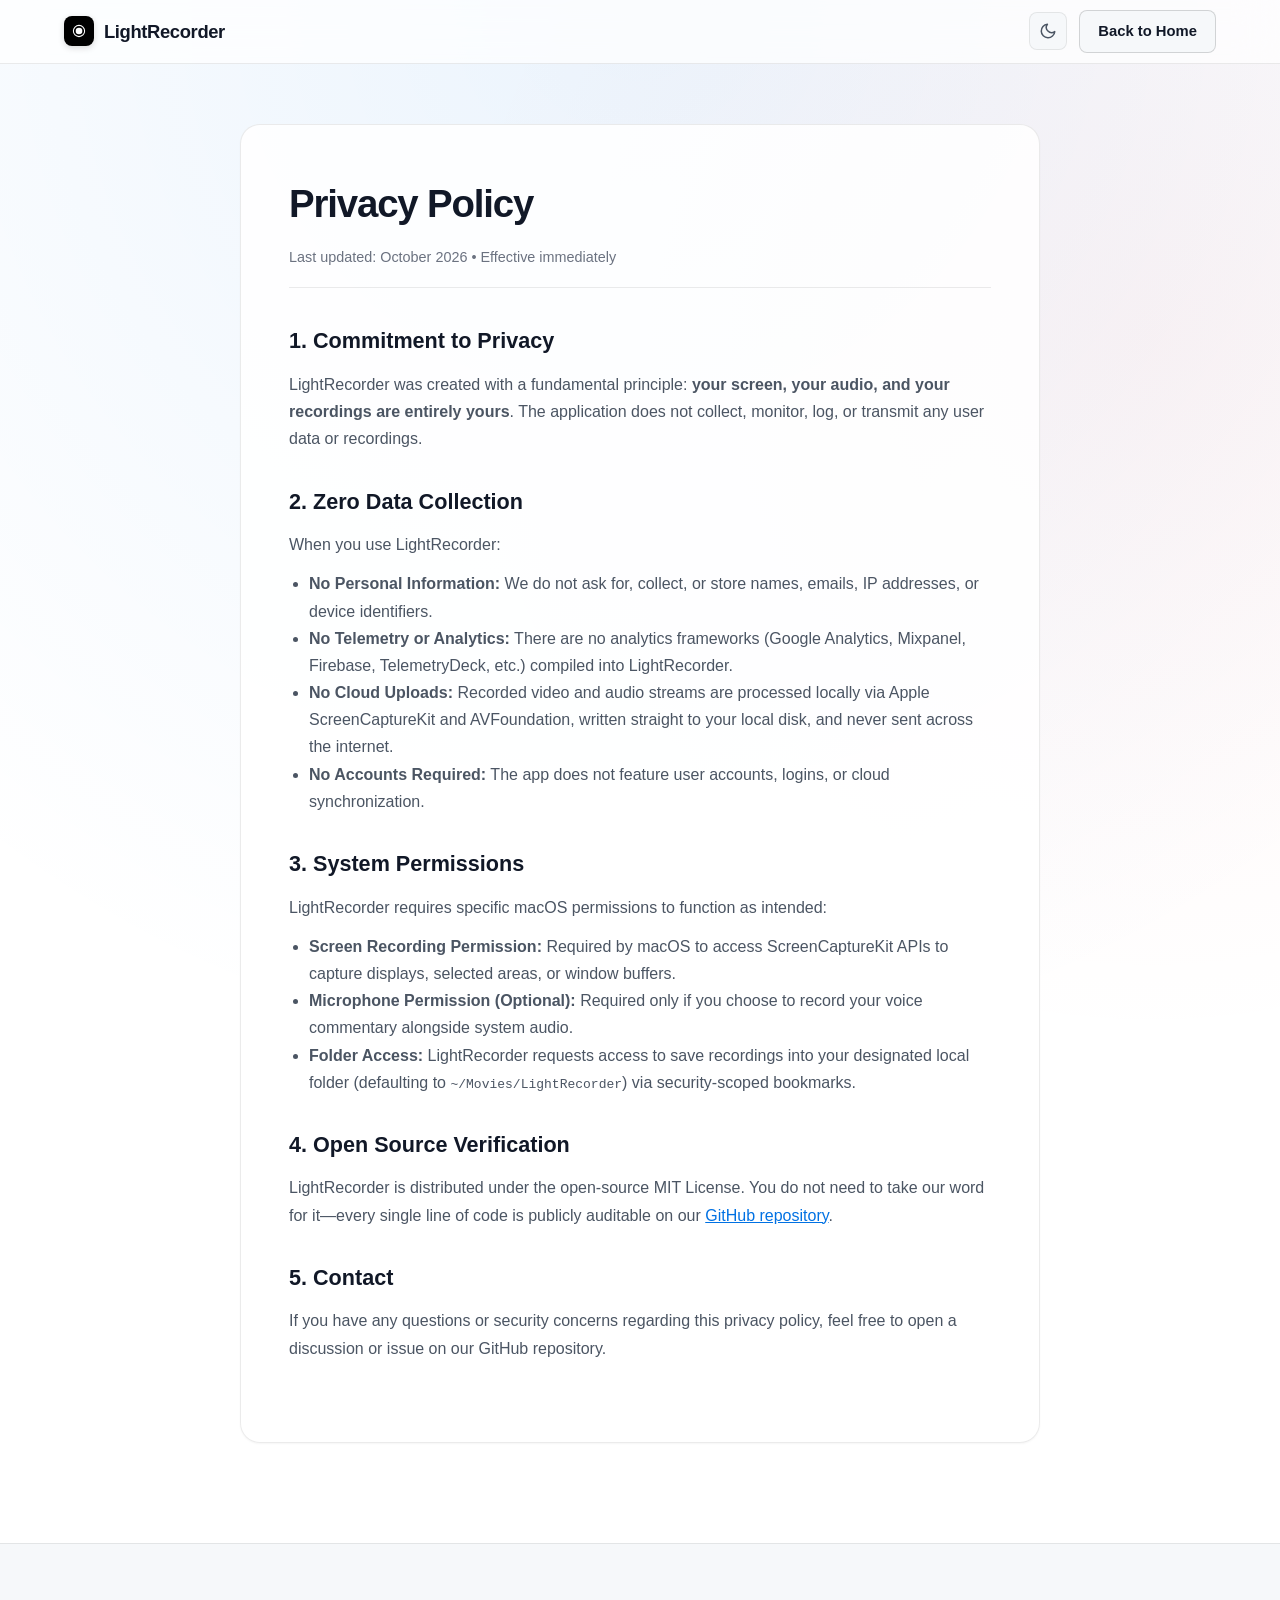
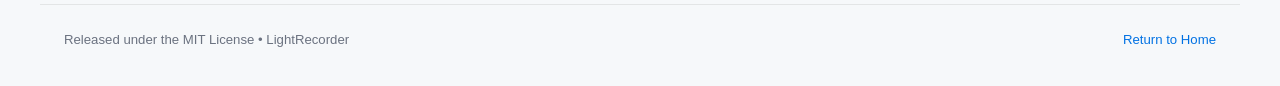
==== docs/privacy.html @ 5e31c9e4 "feat(website): create lightweight GitHub Pages website" ====
<!DOCTYPE html>
<html lang="en">
<head>
  <meta charset="UTF-8">
  <meta name="viewport" content="width=device-width, initial-scale=1.0">
  <title>Privacy Policy — LightRecorder</title>
  <meta name="description" content="LightRecorder privacy policy: Zero telemetry, 100% local recording, no user data collection or tracking.">
  <meta name="author" content="Udit Rajput">
  <link rel="canonical" href="https://uditrajput03.github.io/lightrecorder/privacy.html">

  <link rel="icon" type="image/svg+xml" href="assets/favicon.svg">
  <meta name="theme-color" content="#0071e3">
  <link rel="stylesheet" href="styles.css">
  <style>
    .privacy-article {
      max-width: 800px;
      margin: 60px auto 100px auto;
      background: var(--bg-card);
      border: 1px solid var(--border-light);
      border-radius: var(--radius-lg);
      padding: 48px;
      box-shadow: var(--shadow-sm);
    }
    .privacy-article h1 {
      font-size: 2.4rem;
      letter-spacing: -0.03em;
      margin-bottom: 12px;
    }
    .privacy-meta {
      color: var(--text-tertiary);
      font-size: 0.9rem;
      margin-bottom: 36px;
      padding-bottom: 18px;
      border-bottom: 1px solid var(--border-light);
    }
    .privacy-section {
      margin-bottom: 32px;
    }
    .privacy-section h2 {
      font-size: 1.35rem;
      margin-bottom: 12px;
      color: var(--text-primary);
    }
    .privacy-section p {
      color: var(--text-secondary);
      line-height: 1.7;
      margin-bottom: 12px;
    }
    .privacy-section ul {
      color: var(--text-secondary);
      margin-left: 20px;
      margin-bottom: 14px;
      line-height: 1.7;
    }
  </style>
</head>
<body>

  <!-- Sticky Navbar -->
  <nav class="navbar">
    <div class="container nav-container">
      <a href="index.html" class="brand" aria-label="LightRecorder Home">
        <div class="brand-icon">
          <svg viewBox="0 0 1024 1024" fill="none">
            <circle cx="512" cy="512" r="320" stroke="white" stroke-width="60"/>
            <circle cx="512" cy="512" r="189" fill="white"/>
          </svg>
        </div>
        <span>LightRecorder</span>
      </a>

      <div class="nav-actions">
        <button id="theme-toggle-btn" class="theme-toggle-btn" title="Toggle Dark/Light Mode" aria-label="Toggle theme">
          <svg id="sun-icon" style="display:none;" viewBox="0 0 24 24" fill="none" stroke="currentColor" stroke-width="2" stroke-linecap="round" stroke-linejoin="round">
            <circle cx="12" cy="12" r="5"></circle>
            <line x1="12" y1="1" x2="12" y2="3"></line>
            <line x1="12" y1="21" x2="12" y2="23"></line>
            <line x1="4.22" y1="4.22" x2="5.64" y2="5.64"></line>
            <line x1="18.36" y1="18.36" x2="19.78" y2="19.78"></line>
            <line x1="1" y1="12" x2="3" y2="12"></line>
            <line x1="21" y1="12" x2="23" y2="12"></line>
            <line x1="4.22" y1="19.78" x2="5.64" y2="18.36"></line>
            <line x1="18.36" y1="5.64" x2="19.78" y2="4.22"></line>
          </svg>
          <svg id="moon-icon" viewBox="0 0 24 24" fill="none" stroke="currentColor" stroke-width="2" stroke-linecap="round" stroke-linejoin="round">
            <path d="M21 12.79A9 9 0 1 1 11.21 3 7 7 0 0 0 21 12.79z"></path>
          </svg>
        </button>

        <a href="index.html" class="btn-secondary">Back to Home</a>
      </div>
    </div>
  </nav>

  <main class="container">
    <article class="privacy-article">
      <h1>Privacy Policy</h1>
      <div class="privacy-meta">Last updated: October 2026 • Effective immediately</div>

      <div class="privacy-section">
        <h2>1. Commitment to Privacy</h2>
        <p>LightRecorder was created with a fundamental principle: <strong>your screen, your audio, and your recordings are entirely yours</strong>. The application does not collect, monitor, log, or transmit any user data or recordings.</p>
      </div>

      <div class="privacy-section">
        <h2>2. Zero Data Collection</h2>
        <p>When you use LightRecorder:</p>
        <ul>
          <li><strong>No Personal Information:</strong> We do not ask for, collect, or store names, emails, IP addresses, or device identifiers.</li>
          <li><strong>No Telemetry or Analytics:</strong> There are no analytics frameworks (Google Analytics, Mixpanel, Firebase, TelemetryDeck, etc.) compiled into LightRecorder.</li>
          <li><strong>No Cloud Uploads:</strong> Recorded video and audio streams are processed locally via Apple ScreenCaptureKit and AVFoundation, written straight to your local disk, and never sent across the internet.</li>
          <li><strong>No Accounts Required:</strong> The app does not feature user accounts, logins, or cloud synchronization.</li>
        </ul>
      </div>

      <div class="privacy-section">
        <h2>3. System Permissions</h2>
        <p>LightRecorder requires specific macOS permissions to function as intended:</p>
        <ul>
          <li><strong>Screen Recording Permission:</strong> Required by macOS to access ScreenCaptureKit APIs to capture displays, selected areas, or window buffers.</li>
          <li><strong>Microphone Permission (Optional):</strong> Required only if you choose to record your voice commentary alongside system audio.</li>
          <li><strong>Folder Access:</strong> LightRecorder requests access to save recordings into your designated local folder (defaulting to <code>~/Movies/LightRecorder</code>) via security-scoped bookmarks.</li>
        </ul>
      </div>

      <div class="privacy-section">
        <h2>4. Open Source Verification</h2>
        <p>LightRecorder is distributed under the open-source MIT License. You do not need to take our word for it—every single line of code is publicly auditable on our <a href="https://github.com/uditrajput03/lightrecorder" target="_blank" rel="noopener noreferrer" style="color:var(--accent);text-decoration:underline;">GitHub repository</a>.</p>
      </div>

      <div class="privacy-section">
        <h2>5. Contact</h2>
        <p>If you have any questions or security concerns regarding this privacy policy, feel free to open a discussion or issue on our GitHub repository.</p>
      </div>
    </article>
  </main>

  <footer class="footer">
    <div class="container footer-bottom">
      <div>Released under the MIT License • LightRecorder</div>
      <div><a href="index.html" style="color:var(--accent);">Return to Home</a></div>
    </div>
  </footer>

  <script src="app.js"></script>
</body>
</html>
---- docs/styles.css ----
/* LightRecorder Design System - Modern Apple-inspired Minimalist UI */
:root {
  --font-sans: -apple-system, BlinkMacSystemFont, "SF Pro Display", "SF Pro Text", "Helvetica Neue", Helvetica, Arial, sans-serif;
  --font-mono: "SF Mono", Monaco, Menlo, Consolas, "Liberation Mono", Courier, monospace;

  /* Light Theme */
  --bg-primary: #ffffff;
  --bg-secondary: #f6f8fa;
  --bg-tertiary: #f0f2f5;
  --bg-card: rgba(255, 255, 255, 0.85);
  --bg-card-hover: rgba(255, 255, 255, 0.98);
  --bg-glass: rgba(255, 255, 255, 0.72);
  --bg-code: #1e242e;
  
  --text-primary: #111827;
  --text-secondary: #4b5563;
  --text-tertiary: #6b7280;
  --text-code: #f3f4f6;

  --border-light: rgba(0, 0, 0, 0.08);
  --border-medium: rgba(0, 0, 0, 0.15);
  --border-focus: #0071e3;

  --accent: #0071e3;
  --accent-hover: #0077ed;
  --accent-rgb: 0, 113, 227;
  --accent-glow: rgba(0, 113, 227, 0.18);
  
  --record-red: #ff3b30;
  --record-red-glow: rgba(255, 59, 48, 0.35);
  --success-green: #34c759;
  --warning-amber: #ff9500;

  --shadow-sm: 0 1px 2px rgba(0, 0, 0, 0.04);
  --shadow-md: 0 4px 12px rgba(0, 0, 0, 0.06);
  --shadow-lg: 0 12px 32px rgba(0, 0, 0, 0.08);
  --shadow-xl: 0 20px 48px rgba(0, 0, 0, 0.12);

  --radius-sm: 8px;
  --radius-md: 14px;
  --radius-lg: 20px;
  --radius-xl: 28px;
  --radius-full: 9999px;

  --navbar-height: 64px;
}

[data-theme="dark"] {
  --bg-primary: #0a0b0d;
  --bg-secondary: #121418;
  --bg-tertiary: #1a1d24;
  --bg-card: rgba(26, 29, 36, 0.75);
  --bg-card-hover: rgba(33, 37, 46, 0.9);
  --bg-glass: rgba(18, 20, 24, 0.75);
  --bg-code: #07090c;

  --text-primary: #f9fafb;
  --text-secondary: #9ca3af;
  --text-tertiary: #6b7280;
  --text-code: #f3f4f6;

  --border-light: rgba(255, 255, 255, 0.08);
  --border-medium: rgba(255, 255, 255, 0.16);
  --border-focus: #2997ff;

  --accent: #2997ff;
  --accent-hover: #40a9ff;
  --accent-rgb: 41, 151, 255;
  --accent-glow: rgba(41, 151, 255, 0.25);

  --shadow-sm: 0 1px 2px rgba(0, 0, 0, 0.3);
  --shadow-md: 0 4px 16px rgba(0, 0, 0, 0.4);
  --shadow-lg: 0 12px 36px rgba(0, 0, 0, 0.5);
  --shadow-xl: 0 20px 56px rgba(0, 0, 0, 0.65);
}

@media (prefers-color-scheme: dark) {
  :root:not([data-theme="light"]) {
    --bg-primary: #0a0b0d;
    --bg-secondary: #121418;
    --bg-tertiary: #1a1d24;
    --bg-card: rgba(26, 29, 36, 0.75);
    --bg-card-hover: rgba(33, 37, 46, 0.9);
    --bg-glass: rgba(18, 20, 24, 0.75);
    --bg-code: #07090c;

    --text-primary: #f9fafb;
    --text-secondary: #9ca3af;
    --text-tertiary: #6b7280;
    --text-code: #f3f4f6;

    --border-light: rgba(255, 255, 255, 0.08);
    --border-medium: rgba(255, 255, 255, 0.16);
    --border-focus: #2997ff;

    --accent: #2997ff;
    --accent-hover: #40a9ff;
    --accent-rgb: 41, 151, 255;
    --accent-glow: rgba(41, 151, 255, 0.25);

    --shadow-sm: 0 1px 2px rgba(0, 0, 0, 0.3);
    --shadow-md: 0 4px 16px rgba(0, 0, 0, 0.4);
    --shadow-lg: 0 12px 36px rgba(0, 0, 0, 0.5);
    --shadow-xl: 0 20px 56px rgba(0, 0, 0, 0.65);
  }
}

/* Reset & Base */
*, *::before, *::after {
  box-sizing: border-box;
  margin: 0;
  padding: 0;
}

html {
  scroll-behavior: smooth;
  font-family: var(--font-sans);
  background-color: var(--bg-primary);
  color: var(--text-primary);
  line-height: 1.6;
  -webkit-font-smoothing: antialiased;
  -moz-osx-font-smoothing: grayscale;
  transition: background-color 0.25s ease, color 0.25s ease;
}

body {
  min-height: 100vh;
  display: flex;
  flex-direction: column;
  overflow-x: hidden;
  background: radial-gradient(circle at 50% 0%, rgba(var(--accent-rgb), 0.08) 0%, transparent 60%),
              radial-gradient(circle at 90% 20%, rgba(255, 59, 48, 0.05) 0%, transparent 40%),
              var(--bg-primary);
}

a {
  color: inherit;
  text-decoration: none;
}

img {
  max-width: 100%;
  height: auto;
  display: block;
}

button {
  font-family: inherit;
  cursor: pointer;
  border: none;
  background: none;
}

/* Container */
.container {
  width: 100%;
  max-width: 1200px;
  margin: 0 auto;
  padding: 0 24px;
}

/* Typography Helpers */
.gradient-text {
  background: linear-gradient(135deg, var(--text-primary) 30%, var(--accent) 100%);
  -webkit-background-clip: text;
  -webkit-text-fill-color: transparent;
  display: inline-block;
}

.section-badge {
  display: inline-flex;
  align-items: center;
  gap: 8px;
  padding: 6px 14px;
  background: rgba(var(--accent-rgb), 0.1);
  color: var(--accent);
  border: 1px solid rgba(var(--accent-rgb), 0.2);
  border-radius: var(--radius-full);
  font-size: 0.825rem;
  font-weight: 600;
  letter-spacing: 0.02em;
  text-transform: uppercase;
  margin-bottom: 16px;
}

.section-header {
  text-align: center;
  max-width: 760px;
  margin: 0 auto 56px auto;
}

.section-header h2 {
  font-size: clamp(2rem, 4vw, 2.75rem);
  font-weight: 700;
  letter-spacing: -0.03em;
  line-height: 1.2;
  margin-bottom: 16px;
}

.section-header p {
  font-size: 1.125rem;
  color: var(--text-secondary);
  line-height: 1.6;
}

/* Sticky Navbar */
.navbar {
  position: sticky;
  top: 0;
  z-index: 100;
  height: var(--navbar-height);
  background: var(--bg-glass);
  backdrop-filter: blur(20px);
  -webkit-backdrop-filter: blur(20px);
  border-bottom: 1px solid var(--border-light);
  display: flex;
  align-items: center;
  transition: border-color 0.2s ease, background-color 0.2s ease;
}

.nav-container {
  display: flex;
  align-items: center;
  justify-content: space-between;
  width: 100%;
}

.brand {
  display: flex;
  align-items: center;
  gap: 10px;
  font-weight: 700;
  font-size: 1.15rem;
  letter-spacing: -0.02em;
}

.brand-icon {
  width: 30px;
  height: 30px;
  border-radius: 8px;
  display: flex;
  align-items: center;
  justify-content: center;
  background: #000;
  box-shadow: 0 2px 6px rgba(0, 0, 0, 0.15);
}

.brand-icon svg {
  width: 18px;
  height: 18px;
}

.brand-badge {
  font-size: 0.7rem;
  font-weight: 600;
  padding: 2px 7px;
  border-radius: var(--radius-full);
  background: var(--bg-tertiary);
  color: var(--text-secondary);
  border: 1px solid var(--border-light);
}

.nav-links {
  display: flex;
  align-items: center;
  gap: 28px;
  list-style: none;
}

.nav-link {
  font-size: 0.925rem;
  font-weight: 500;
  color: var(--text-secondary);
  transition: color 0.15s ease;
}

.nav-link:hover {
  color: var(--text-primary);
}

.nav-actions {
  display: flex;
  align-items: center;
  gap: 12px;
}

.theme-toggle-btn, .github-btn {
  width: 38px;
  height: 38px;
  border-radius: var(--radius-sm);
  display: flex;
  align-items: center;
  justify-content: center;
  border: 1px solid var(--border-light);
  background: var(--bg-secondary);
  color: var(--text-secondary);
  transition: all 0.15s ease;
}

.theme-toggle-btn:hover, .github-btn:hover {
  background: var(--bg-tertiary);
  color: var(--text-primary);
  border-color: var(--border-medium);
}

.theme-toggle-btn svg, .github-btn svg {
  width: 18px;
  height: 18px;
}

.btn-primary {
  display: inline-flex;
  align-items: center;
  justify-content: center;
  gap: 8px;
  padding: 9px 18px;
  border-radius: var(--radius-sm);
  background: var(--accent);
  color: #ffffff;
  font-size: 0.925rem;
  font-weight: 600;
  box-shadow: 0 2px 8px var(--accent-glow);
  transition: all 0.2s ease;
}

.btn-primary:hover {
  background: var(--accent-hover);
  transform: translateY(-1px);
  box-shadow: 0 4px 14px var(--accent-glow);
}

.btn-secondary {
  display: inline-flex;
  align-items: center;
  justify-content: center;
  gap: 8px;
  padding: 9px 18px;
  border-radius: var(--radius-sm);
  background: var(--bg-secondary);
  color: var(--text-primary);
  border: 1px solid var(--border-medium);
  font-size: 0.925rem;
  font-weight: 600;
  transition: all 0.2s ease;
}

.btn-secondary:hover {
  background: var(--bg-tertiary);
  border-color: var(--text-secondary);
}

/* Mobile Menu Toggle */
.mobile-menu-btn {
  display: none;
  width: 38px;
  height: 38px;
  border-radius: var(--radius-sm);
  align-items: center;
  justify-content: center;
  border: 1px solid var(--border-light);
  color: var(--text-primary);
}

/* Hero Section */
.hero {
  padding: 80px 0 60px 0;
  position: relative;
}

.hero-pill {
  display: inline-flex;
  align-items: center;
  gap: 10px;
  padding: 6px 14px;
  border-radius: var(--radius-full);
  background: var(--bg-card);
  border: 1px solid var(--border-medium);
  font-size: 0.85rem;
  color: var(--text-secondary);
  margin-bottom: 24px;
  box-shadow: var(--shadow-sm);
}

.hero-pill-badge {
  background: var(--accent);
  color: white;
  padding: 2px 8px;
  border-radius: var(--radius-full);
  font-size: 0.72rem;
  font-weight: 700;
}

.hero-title {
  font-size: clamp(2.5rem, 5.5vw, 4.2rem);
  font-weight: 800;
  letter-spacing: -0.04em;
  line-height: 1.1;
  max-width: 900px;
  margin-bottom: 24px;
}

.hero-subtitle {
  font-size: clamp(1.1rem, 2vw, 1.35rem);
  color: var(--text-secondary);
  max-width: 720px;
  line-height: 1.55;
  margin-bottom: 36px;
}

.hero-cta-group {
  display: flex;
  flex-wrap: wrap;
  align-items: center;
  gap: 16px;
  margin-bottom: 40px;
}

.hero-cta-group .btn-primary {
  padding: 13px 26px;
  font-size: 1.05rem;
  border-radius: var(--radius-md);
}

.hero-terminal-pill {
  display: flex;
  align-items: center;
  gap: 12px;
  background: var(--bg-secondary);
  border: 1px solid var(--border-medium);
  padding: 10px 16px;
  border-radius: var(--radius-md);
  font-family: var(--font-mono);
  font-size: 0.9rem;
  color: var(--text-primary);
  user-select: all;
  transition: border-color 0.15s ease;
}

.hero-terminal-pill:hover {
  border-color: var(--accent);
}

.hero-terminal-pill .copy-btn {
  display: flex;
  align-items: center;
  justify-content: center;
  color: var(--text-tertiary);
  padding: 4px;
  border-radius: 4px;
  transition: color 0.15s ease, transform 0.1s ease;
}

.hero-terminal-pill .copy-btn:hover {
  color: var(--accent);
}

.hero-stats-row {
  display: flex;
  flex-wrap: wrap;
  align-items: center;
  gap: 28px;
  padding-top: 16px;
  border-top: 1px solid var(--border-light);
  color: var(--text-secondary);
  font-size: 0.9rem;
}

.hero-stat-item {
  display: flex;
  align-items: center;
  gap: 8px;
  font-weight: 500;
}

.hero-stat-item svg {
  color: var(--accent);
  width: 18px;
  height: 18px;
}

/* Interactive macOS Menu Bar & HUD Simulator */
.interactive-showcase-container {
  margin-top: 50px;
  position: relative;
}

.macos-window-frame {
  background: var(--bg-secondary);
  border-radius: var(--radius-lg);
  border: 1px solid var(--border-medium);
  box-shadow: var(--shadow-xl);
  overflow: hidden;
}

/* Simulated macOS Menu Bar */
.simulated-menu-bar {
  background: rgba(30, 32, 38, 0.92);
  color: #f3f4f6;
  height: 32px;
  padding: 0 14px;
  display: flex;
  align-items: center;
  justify-content: space-between;
  font-size: 0.8rem;
  user-select: none;
  font-weight: 500;
  backdrop-filter: blur(16px);
  -webkit-backdrop-filter: blur(16px);
}

.simulated-menu-left {
  display: flex;
  align-items: center;
  gap: 16px;
}

.simulated-menu-left svg.apple-logo {
  width: 14px;
  height: 14px;
  fill: currentColor;
}

.simulated-menu-item {
  opacity: 0.9;
}

.simulated-menu-item.active {
  font-weight: 600;
  opacity: 1;
}

.simulated-menu-right {
  display: flex;
  align-items: center;
  gap: 14px;
}

.sim-menu-status-item {
  display: flex;
  align-items: center;
  gap: 6px;
  background: rgba(255, 255, 255, 0.12);
  padding: 3px 8px;
  border-radius: 6px;
  font-family: var(--font-mono);
  font-size: 0.75rem;
  cursor: pointer;
  transition: background 0.15s ease;
}

.sim-menu-status-item:hover {
  background: rgba(255, 255, 255, 0.22);
}

.sim-rec-dot {
  width: 8px;
  height: 8px;
  border-radius: 50%;
  background: var(--record-red);
  box-shadow: 0 0 8px var(--record-red);
}

.sim-rec-dot.pulsing {
  animation: pulse-dot 1.5s infinite ease-in-out;
}

@keyframes pulse-dot {
  0% { transform: scale(0.95); opacity: 0.7; }
  50% { transform: scale(1.2); opacity: 1; }
  100% { transform: scale(0.95); opacity: 0.7; }
}

/* Simulated Desktop & HUD Viewport */
.simulated-desktop-stage {
  height: 480px;
  background-size: cover;
  background-position: center;
  position: relative;
  display: flex;
  align-items: center;
  justify-content: center;
  padding: 24px;
  background: radial-gradient(circle at 70% 30%, rgba(var(--accent-rgb), 0.15), transparent 70%),
              radial-gradient(circle at 20% 80%, rgba(255, 59, 48, 0.1), transparent 50%),
              #121620;
}

/* Floating LightRecorder Popover HUD */
.hud-popover {
  width: 100%;
  max-width: 440px;
  background: rgba(28, 32, 40, 0.94);
  backdrop-filter: blur(28px);
  -webkit-backdrop-filter: blur(28px);
  border: 1px solid rgba(255, 255, 255, 0.15);
  border-radius: var(--radius-md);
  box-shadow: 0 24px 60px rgba(0, 0, 0, 0.6), 0 0 0 1px rgba(255, 255, 255, 0.1);
  color: #f9fafb;
  padding: 18px;
  position: relative;
  z-index: 10;
  user-select: none;
}

.hud-header {
  display: flex;
  align-items: center;
  justify-content: space-between;
  margin-bottom: 16px;
  padding-bottom: 12px;
  border-bottom: 1px solid rgba(255, 255, 255, 0.1);
}

.hud-title-wrap {
  display: flex;
  align-items: center;
  gap: 10px;
}

.hud-icon {
  width: 28px;
  height: 28px;
  background: #000;
  border-radius: 7px;
  display: flex;
  align-items: center;
  justify-content: center;
  border: 1px solid rgba(255, 255, 255, 0.15);
}

.hud-title-wrap h3 {
  font-size: 0.95rem;
  font-weight: 600;
  letter-spacing: -0.01em;
}

.hud-timer-badge {
  font-family: var(--font-mono);
  font-size: 0.8rem;
  font-weight: 600;
  color: #ff5252;
  background: rgba(255, 59, 48, 0.15);
  padding: 3px 8px;
  border-radius: 6px;
  border: 1px solid rgba(255, 59, 48, 0.3);
}

/* Mode Selector Segmented Control */
.hud-modes-segment {
  display: grid;
  grid-template-columns: repeat(3, 1fr);
  background: rgba(0, 0, 0, 0.35);
  padding: 4px;
  border-radius: 10px;
  gap: 4px;
  margin-bottom: 16px;
  border: 1px solid rgba(255, 255, 255, 0.08);
}

.hud-mode-btn {
  display: flex;
  align-items: center;
  justify-content: center;
  gap: 6px;
  padding: 7px 8px;
  border-radius: 7px;
  font-size: 0.78rem;
  font-weight: 500;
  color: #9ca3af;
  transition: all 0.15s ease;
}

.hud-mode-btn:hover {
  color: #ffffff;
}

.hud-mode-btn.active {
  background: rgba(255, 255, 255, 0.16);
  color: #ffffff;
  font-weight: 600;
  box-shadow: 0 2px 6px rgba(0, 0, 0, 0.25);
}

.hud-mode-btn svg {
  width: 14px;
  height: 14px;
}

/* Toggle Switches */
.hud-toggles-grid {
  display: flex;
  flex-direction: column;
  gap: 10px;
  margin-bottom: 18px;
}

.hud-toggle-row {
  display: flex;
  align-items: center;
  justify-content: space-between;
  padding: 6px 4px;
  font-size: 0.84rem;
  color: #d1d5db;
}

.hud-toggle-label {
  display: flex;
  align-items: center;
  gap: 8px;
}

.hud-toggle-label svg {
  width: 15px;
  height: 15px;
  color: #9ca3af;
}

/* iOS/macOS Switch */
.hud-switch {
  width: 36px;
  height: 20px;
  background: rgba(255, 255, 255, 0.18);
  border-radius: var(--radius-full);
  position: relative;
  cursor: pointer;
  transition: background 0.2s ease;
}

.hud-switch.on {
  background: var(--success-green);
}

.hud-switch::after {
  content: '';
  position: absolute;
  top: 2px;
  left: 2px;
  width: 16px;
  height: 16px;
  background: #ffffff;
  border-radius: 50%;
  box-shadow: 0 1px 3px rgba(0, 0, 0, 0.3);
  transition: transform 0.2s cubic-bezier(0.2, 0.8, 0.2, 1);
}

.hud-switch.on::after {
  transform: translateX(16px);
}

/* Preset Pill */
.hud-meta-row {
  display: flex;
  align-items: center;
  justify-content: space-between;
  font-size: 0.75rem;
  color: #9ca3af;
  margin-bottom: 16px;
  background: rgba(0, 0, 0, 0.25);
  padding: 6px 10px;
  border-radius: 6px;
}

.hud-meta-pill {
  color: var(--accent);
  font-family: var(--font-mono);
  font-weight: 500;
}

/* Main Record Action Button */
.hud-action-btn {
  width: 100%;
  padding: 10px;
  border-radius: 8px;
  background: var(--record-red);
  color: #ffffff;
  font-size: 0.9rem;
  font-weight: 600;
  display: flex;
  align-items: center;
  justify-content: center;
  gap: 8px;
  box-shadow: 0 4px 12px var(--record-red-glow);
  transition: all 0.15s ease;
}

.hud-action-btn:hover {
  background: #ff453a;
  transform: translateY(-1px);
}

.hud-action-btn.recording {
  background: #2c3038;
  color: #ff5252;
  border: 1px solid rgba(255, 82, 82, 0.4);
  box-shadow: none;
}

.hud-action-btn.recording:hover {
  background: #363b46;
}

/* Background Drag-Selection Visual Backdrop */
.sim-selection-box {
  position: absolute;
  top: 40px;
  left: 30px;
  right: 30px;
  bottom: 40px;
  border: 2px dashed rgba(var(--accent-rgb), 0.6);
  border-radius: 8px;
  pointer-events: none;
  background: rgba(var(--accent-rgb), 0.05);
  display: none;
}

.sim-selection-box.visible {
  display: block;
}

.sim-selection-badge {
  position: absolute;
  bottom: 8px;
  right: 12px;
  background: rgba(0, 0, 0, 0.75);
  color: white;
  font-family: var(--font-mono);
  font-size: 0.72rem;
  padding: 3px 8px;
  border-radius: 4px;
}

/* Features Section */
.features-section {
  padding: 100px 0;
  position: relative;
}

.features-grid {
  display: grid;
  grid-template-columns: repeat(3, 1fr);
  gap: 24px;
}

.feature-card {
  background: var(--bg-card);
  border: 1px solid var(--border-light);
  border-radius: var(--radius-lg);
  padding: 32px 28px;
  transition: transform 0.2s ease, border-color 0.2s ease, box-shadow 0.2s ease;
  position: relative;
  overflow: hidden;
}

.feature-card:hover {
  transform: translateY(-3px);
  border-color: var(--border-medium);
  box-shadow: var(--shadow-lg);
  background: var(--bg-card-hover);
}

.feature-icon-wrap {
  width: 48px;
  height: 48px;
  border-radius: var(--radius-md);
  background: rgba(var(--accent-rgb), 0.1);
  color: var(--accent);
  display: flex;
  align-items: center;
  justify-content: center;
  margin-bottom: 20px;
}

.feature-icon-wrap svg {
  width: 24px;
  height: 24px;
}

.feature-card h3 {
  font-size: 1.25rem;
  font-weight: 700;
  letter-spacing: -0.02em;
  margin-bottom: 12px;
}

.feature-card p {
  color: var(--text-secondary);
  font-size: 0.95rem;
  line-height: 1.6;
  margin-bottom: 18px;
}

.feature-bullets {
  list-style: none;
  display: flex;
  flex-direction: column;
  gap: 8px;
  font-size: 0.875rem;
  color: var(--text-secondary);
}

.feature-bullets li {
  display: flex;
  align-items: flex-start;
  gap: 8px;
}

.feature-bullets li svg {
  width: 16px;
  height: 16px;
  color: var(--success-green);
  flex-shrink: 0;
  margin-top: 3px;
}

/* Capture Modes Showcase Section */
.modes-section {
  padding: 80px 0;
  background: var(--bg-secondary);
  border-top: 1px solid var(--border-light);
  border-bottom: 1px solid var(--border-light);
}

.modes-tabs-wrapper {
  display: flex;
  justify-content: center;
  margin-bottom: 40px;
}

.modes-tabs {
  display: flex;
  background: var(--bg-tertiary);
  padding: 5px;
  border-radius: var(--radius-full);
  border: 1px solid var(--border-light);
  gap: 4px;
}

.modes-tab-btn {
  padding: 10px 22px;
  border-radius: var(--radius-full);
  font-size: 0.9rem;
  font-weight: 600;
  color: var(--text-secondary);
  transition: all 0.15s ease;
  display: flex;
  align-items: center;
  gap: 8px;
}

.modes-tab-btn.active {
  background: var(--bg-primary);
  color: var(--text-primary);
  box-shadow: var(--shadow-sm);
}

.modes-tab-btn svg {
  width: 16px;
  height: 16px;
}

.mode-content-panel {
  display: none;
  grid-template-columns: 1fr 1fr;
  gap: 48px;
  align-items: center;
}

.mode-content-panel.active {
  display: grid;
  animation: fadeIn 0.3s ease;
}

@keyframes fadeIn {
  from { opacity: 0; transform: translateY(6px); }
  to { opacity: 1; transform: translateY(0); }
}

.mode-info-col h3 {
  font-size: 1.85rem;
  font-weight: 700;
  letter-spacing: -0.02em;
  margin-bottom: 16px;
}

.mode-info-col p {
  font-size: 1.05rem;
  color: var(--text-secondary);
  line-height: 1.65;
  margin-bottom: 24px;
}

.mode-details-list {
  display: flex;
  flex-direction: column;
  gap: 14px;
}

.mode-detail-item {
  display: flex;
  align-items: flex-start;
  gap: 12px;
}

.mode-detail-icon {
  width: 28px;
  height: 28px;
  border-radius: 6px;
  background: rgba(var(--accent-rgb), 0.12);
  color: var(--accent);
  display: flex;
  align-items: center;
  justify-content: center;
  flex-shrink: 0;
  margin-top: 2px;
}

.mode-detail-icon svg {
  width: 15px;
  height: 15px;
}

.mode-detail-text strong {
  display: block;
  font-size: 0.95rem;
  color: var(--text-primary);
  margin-bottom: 2px;
}

.mode-detail-text span {
  font-size: 0.875rem;
  color: var(--text-secondary);
}

.mode-preview-col {
  position: relative;
}

.mode-preview-card {
  border-radius: var(--radius-lg);
  overflow: hidden;
  box-shadow: var(--shadow-xl);
  border: 1px solid var(--border-medium);
  background: var(--bg-card);
}

.mode-preview-card img {
  width: 100%;
  display: block;
}

/* Automation & URL Schemes Section */
.automation-section {
  padding: 100px 0;
}

.automation-container {
  display: grid;
  grid-template-columns: 1fr 1.1fr;
  gap: 48px;
  align-items: center;
}

.automation-info h2 {
  font-size: 2.25rem;
  font-weight: 700;
  letter-spacing: -0.03em;
  margin-bottom: 18px;
}

.automation-info p {
  font-size: 1.05rem;
  color: var(--text-secondary);
  line-height: 1.6;
  margin-bottom: 24px;
}

.url-scheme-list {
  display: flex;
  flex-direction: column;
  gap: 14px;
}

.url-scheme-card {
  background: var(--bg-card);
  border: 1px solid var(--border-light);
  border-radius: var(--radius-md);
  padding: 16px 20px;
  display: flex;
  align-items: center;
  justify-content: space-between;
  gap: 16px;
  transition: border-color 0.15s ease;
}

.url-scheme-card:hover {
  border-color: var(--border-medium);
}

.url-scheme-data code {
  font-family: var(--font-mono);
  font-size: 0.925rem;
  font-weight: 600;
  color: var(--accent);
  display: block;
  margin-bottom: 4px;
}

.url-scheme-data span {
  font-size: 0.85rem;
  color: var(--text-secondary);
}

.copy-mini-btn {
  background: var(--bg-tertiary);
  color: var(--text-secondary);
  border: 1px solid var(--border-light);
  padding: 6px 12px;
  border-radius: var(--radius-sm);
  font-size: 0.8rem;
  font-weight: 600;
  display: flex;
  align-items: center;
  gap: 6px;
  transition: all 0.15s ease;
}

.copy-mini-btn:hover {
  color: var(--text-primary);
  border-color: var(--border-medium);
}

.copy-mini-btn svg {
  width: 14px;
  height: 14px;
}

/* Automation Code Box */
.automation-code-card {
  background: var(--bg-code);
  border-radius: var(--radius-lg);
  border: 1px solid rgba(255, 255, 255, 0.1);
  box-shadow: var(--shadow-xl);
  overflow: hidden;
}

.code-card-header {
  background: rgba(255, 255, 255, 0.05);
  padding: 12px 18px;
  display: flex;
  align-items: center;
  justify-content: space-between;
  border-bottom: 1px solid rgba(255, 255, 255, 0.08);
}

.code-dots {
  display: flex;
  gap: 6px;
}

.code-dots span {
  width: 10px;
  height: 10px;
  border-radius: 50%;
}

.code-dots span:nth-child(1) { background: #ff5f56; }
.code-dots span:nth-child(2) { background: #ffbd2e; }
.code-dots span:nth-child(3) { background: #27c93f; }

.code-title {
  font-family: var(--font-mono);
  font-size: 0.78rem;
  color: #9ca3af;
}

.code-body {
  padding: 24px;
  font-family: var(--font-mono);
  font-size: 0.88rem;
  line-height: 1.7;
  color: var(--text-code);
  overflow-x: auto;
}

.code-body .comment { color: #6b7280; }
.code-body .cmd { color: #38bdf8; }
.code-body .str { color: #4ade80; }

/* Comparison Table Section */
.comparison-section {
  padding: 80px 0;
  background: var(--bg-secondary);
  border-top: 1px solid var(--border-light);
  border-bottom: 1px solid var(--border-light);
}

.table-wrapper {
  overflow-x: auto;
  border-radius: var(--radius-lg);
  border: 1px solid var(--border-light);
  box-shadow: var(--shadow-sm);
  background: var(--bg-primary);
}

.comparison-table {
  width: 100%;
  border-collapse: collapse;
  text-align: left;
  font-size: 0.925rem;
}

.comparison-table th, .comparison-table td {
  padding: 16px 20px;
  border-bottom: 1px solid var(--border-light);
}

.comparison-table th {
  background: var(--bg-tertiary);
  font-weight: 600;
  color: var(--text-primary);
}

.comparison-table th.highlight-col,
.comparison-table td.highlight-col {
  background: rgba(var(--accent-rgb), 0.04);
  font-weight: 600;
}

.comparison-table tr:last-child td {
  border-bottom: none;
}

.badge-green {
  display: inline-flex;
  align-items: center;
  gap: 5px;
  color: var(--success-green);
  font-weight: 600;
}

.badge-dim {
  color: var(--text-tertiary);
}

/* FAQ Section */
.faq-section {
  padding: 100px 0;
}

.faq-accordion {
  max-width: 800px;
  margin: 0 auto;
  display: flex;
  flex-direction: column;
  gap: 14px;
}

.faq-item {
  background: var(--bg-card);
  border: 1px solid var(--border-light);
  border-radius: var(--radius-md);
  overflow: hidden;
  transition: border-color 0.15s ease;
}

.faq-item[open] {
  border-color: var(--border-medium);
}

.faq-summary {
  padding: 18px 22px;
  font-weight: 600;
  font-size: 1.05rem;
  cursor: pointer;
  display: flex;
  align-items: center;
  justify-content: space-between;
  list-style: none;
  user-select: none;
}

.faq-summary::-webkit-details-marker {
  display: none;
}

.faq-summary svg {
  width: 18px;
  height: 18px;
  color: var(--text-tertiary);
  transition: transform 0.2s ease;
}

.faq-item[open] .faq-summary svg {
  transform: rotate(180deg);
  color: var(--accent);
}

.faq-content {
  padding: 0 22px 20px 22px;
  font-size: 0.95rem;
  color: var(--text-secondary);
  line-height: 1.65;
}

/* Call To Action Download Section */
.cta-section {
  padding: 80px 0 120px 0;
}

.cta-card {
  background: radial-gradient(circle at 100% 0%, rgba(var(--accent-rgb), 0.15), transparent 60%),
              radial-gradient(circle at 0% 100%, rgba(255, 59, 48, 0.08), transparent 50%),
              var(--bg-secondary);
  border: 1px solid var(--border-medium);
  border-radius: var(--radius-xl);
  padding: 64px 40px;
  text-align: center;
  box-shadow: var(--shadow-lg);
  max-width: 960px;
  margin: 0 auto;
}

.cta-card h2 {
  font-size: clamp(2rem, 3.5vw, 2.75rem);
  font-weight: 800;
  letter-spacing: -0.03em;
  margin-bottom: 16px;
}

.cta-card p {
  font-size: 1.15rem;
  color: var(--text-secondary);
  max-width: 640px;
  margin: 0 auto 36px auto;
}

.cta-actions {
  display: flex;
  flex-wrap: wrap;
  align-items: center;
  justify-content: center;
  gap: 16px;
  margin-bottom: 24px;
}

.cta-actions .btn-primary {
  padding: 14px 32px;
  font-size: 1.05rem;
  border-radius: var(--radius-md);
}

.cta-subtext {
  font-size: 0.85rem;
  color: var(--text-tertiary);
}

/* Footer */
.footer {
  background: var(--bg-secondary);
  border-top: 1px solid var(--border-light);
  padding: 60px 0 36px 0;
  margin-top: auto;
  font-size: 0.9rem;
  color: var(--text-secondary);
}

.footer-top {
  display: flex;
  flex-wrap: wrap;
  align-items: flex-start;
  justify-content: space-between;
  gap: 36px;
  margin-bottom: 48px;
}

.footer-brand-info {
  max-width: 320px;
}

.footer-brand-info p {
  margin-top: 12px;
  line-height: 1.5;
  color: var(--text-tertiary);
}

.footer-nav-groups {
  display: flex;
  gap: 60px;
}

.footer-col h4 {
  font-size: 0.875rem;
  font-weight: 700;
  text-transform: uppercase;
  letter-spacing: 0.05em;
  color: var(--text-primary);
  margin-bottom: 16px;
}

.footer-col ul {
  list-style: none;
  display: flex;
  flex-direction: column;
  gap: 10px;
}

.footer-col a {
  color: var(--text-secondary);
  transition: color 0.15s ease;
}

.footer-col a:hover {
  color: var(--accent);
}

.footer-bottom {
  border-top: 1px solid var(--border-light);
  padding-top: 24px;
  display: flex;
  align-items: center;
  justify-content: space-between;
  flex-wrap: wrap;
  gap: 16px;
  font-size: 0.825rem;
  color: var(--text-tertiary);
}

/* Toast Notification */
.toast {
  position: fixed;
  bottom: 24px;
  right: 24px;
  background: #111827;
  color: #ffffff;
  padding: 10px 18px;
  border-radius: var(--radius-sm);
  font-size: 0.875rem;
  font-weight: 500;
  box-shadow: var(--shadow-lg);
  display: flex;
  align-items: center;
  gap: 8px;
  opacity: 0;
  transform: translateY(12px);
  pointer-events: none;
  transition: all 0.25s cubic-bezier(0.16, 1, 0.3, 1);
  z-index: 1000;
}

.toast.show {
  opacity: 1;
  transform: translateY(0);
}

.toast svg {
  color: var(--success-green);
  width: 16px;
  height: 16px;
}

/* Responsive Breakpoints */
@media (max-width: 992px) {
  .features-grid {
    grid-template-columns: repeat(2, 1fr);
  }
  .mode-content-panel {
    grid-template-columns: 1fr;
    gap: 32px;
  }
  .automation-container {
    grid-template-columns: 1fr;
  }
}

@media (max-width: 768px) {
  .nav-links {
    display: none;
  }
  .mobile-menu-btn {
    display: flex;
  }
  .features-grid {
    grid-template-columns: 1fr;
  }
  .footer-nav-groups {
    gap: 32px;
  }
  .footer-top {
    flex-direction: column;
  }
  .simulated-desktop-stage {
    height: auto;
    padding: 16px;
  }
  .hud-popover {
    max-width: 100%;
  }
}
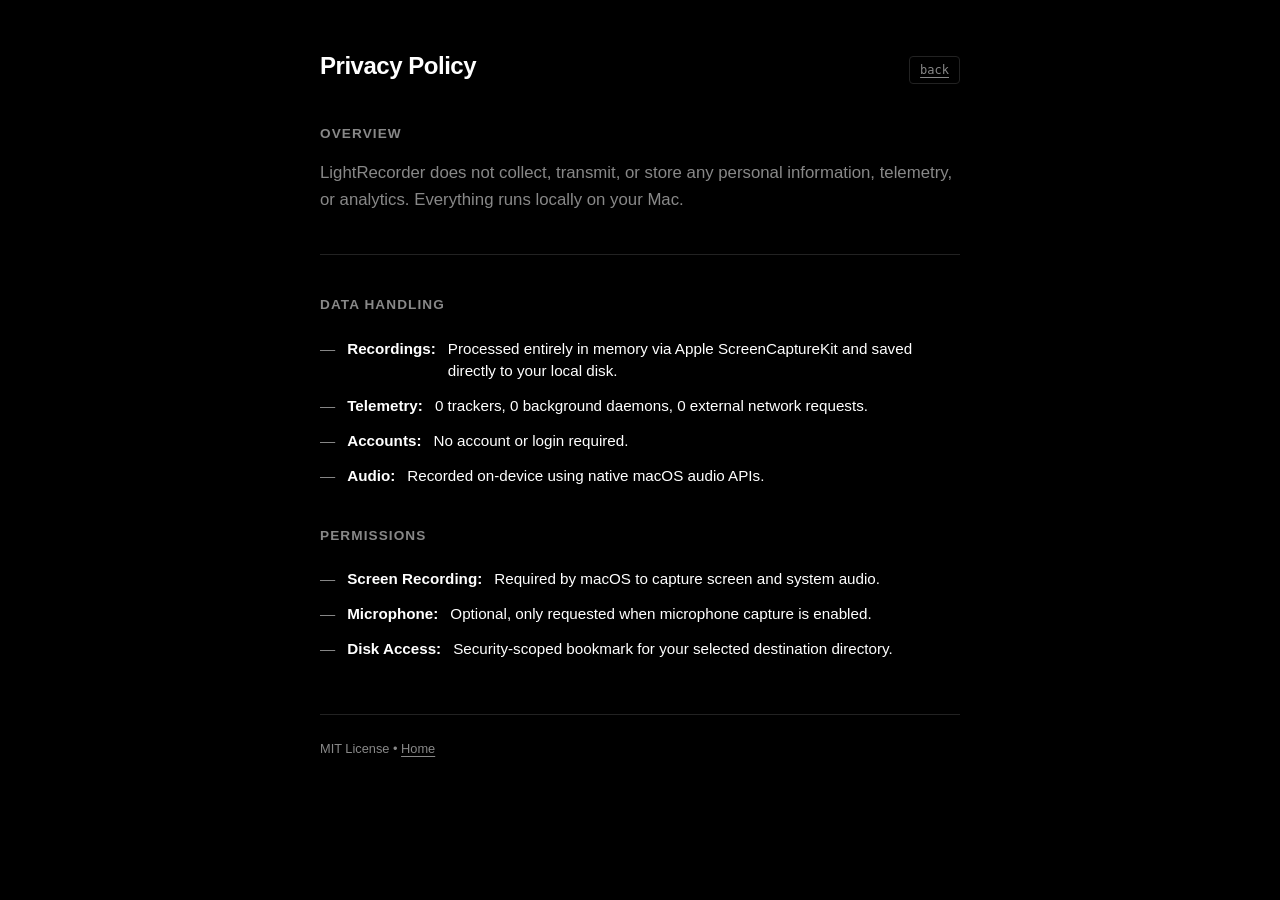
==== commit dba05efa: "refactor(website): unslop into ultra-minimal black and white site" ====
--- a/docs/privacy.html
+++ b/docs/privacy.html
@@ -4,144 +4,41 @@
   <meta charset="UTF-8">
   <meta name="viewport" content="width=device-width, initial-scale=1.0">
   <title>Privacy Policy — LightRecorder</title>
-  <meta name="description" content="LightRecorder privacy policy: Zero telemetry, 100% local recording, no user data collection or tracking.">
-  <meta name="author" content="Udit Rajput">
-  <link rel="canonical" href="https://uditrajput03.github.io/lightrecorder/privacy.html">
-
   <link rel="icon" type="image/svg+xml" href="assets/favicon.svg">
-  <meta name="theme-color" content="#0071e3">
   <link rel="stylesheet" href="styles.css">
-  <style>
-    .privacy-article {
-      max-width: 800px;
-      margin: 60px auto 100px auto;
-      background: var(--bg-card);
-      border: 1px solid var(--border-light);
-      border-radius: var(--radius-lg);
-      padding: 48px;
-      box-shadow: var(--shadow-sm);
-    }
-    .privacy-article h1 {
-      font-size: 2.4rem;
-      letter-spacing: -0.03em;
-      margin-bottom: 12px;
-    }
-    .privacy-meta {
-      color: var(--text-tertiary);
-      font-size: 0.9rem;
-      margin-bottom: 36px;
-      padding-bottom: 18px;
-      border-bottom: 1px solid var(--border-light);
-    }
-    .privacy-section {
-      margin-bottom: 32px;
-    }
-    .privacy-section h2 {
-      font-size: 1.35rem;
-      margin-bottom: 12px;
-      color: var(--text-primary);
-    }
-    .privacy-section p {
-      color: var(--text-secondary);
-      line-height: 1.7;
-      margin-bottom: 12px;
-    }
-    .privacy-section ul {
-      color: var(--text-secondary);
-      margin-left: 20px;
-      margin-bottom: 14px;
-      line-height: 1.7;
-    }
-  </style>
 </head>
 <body>
+  <div class="wrap">
+    <header>
+      <h1>Privacy Policy</h1>
+      <a href="index.html" class="theme-btn">back</a>
+    </header>
 
-  <!-- Sticky Navbar -->
-  <nav class="navbar">
-    <div class="container nav-container">
-      <a href="index.html" class="brand" aria-label="LightRecorder Home">
-        <div class="brand-icon">
-          <svg viewBox="0 0 1024 1024" fill="none">
-            <circle cx="512" cy="512" r="320" stroke="white" stroke-width="60"/>
-            <circle cx="512" cy="512" r="189" fill="white"/>
-          </svg>
-        </div>
-        <span>LightRecorder</span>
-      </a>
+    <h2>Overview</h2>
+    <p class="lead">
+      LightRecorder does not collect, transmit, or store any personal information, telemetry, or analytics. Everything runs locally on your Mac.
+    </p>
 
-      <div class="nav-actions">
-        <button id="theme-toggle-btn" class="theme-toggle-btn" title="Toggle Dark/Light Mode" aria-label="Toggle theme">
-          <svg id="sun-icon" style="display:none;" viewBox="0 0 24 24" fill="none" stroke="currentColor" stroke-width="2" stroke-linecap="round" stroke-linejoin="round">
-            <circle cx="12" cy="12" r="5"></circle>
-            <line x1="12" y1="1" x2="12" y2="3"></line>
-            <line x1="12" y1="21" x2="12" y2="23"></line>
-            <line x1="4.22" y1="4.22" x2="5.64" y2="5.64"></line>
-            <line x1="18.36" y1="18.36" x2="19.78" y2="19.78"></line>
-            <line x1="1" y1="12" x2="3" y2="12"></line>
-            <line x1="21" y1="12" x2="23" y2="12"></line>
-            <line x1="4.22" y1="19.78" x2="5.64" y2="18.36"></line>
-            <line x1="18.36" y1="5.64" x2="19.78" y2="4.22"></line>
-          </svg>
-          <svg id="moon-icon" viewBox="0 0 24 24" fill="none" stroke="currentColor" stroke-width="2" stroke-linecap="round" stroke-linejoin="round">
-            <path d="M21 12.79A9 9 0 1 1 11.21 3 7 7 0 0 0 21 12.79z"></path>
-          </svg>
-        </button>
+    <hr>
 
-        <a href="index.html" class="btn-secondary">Back to Home</a>
-      </div>
-    </div>
-  </nav>
+    <h2>Data Handling</h2>
+    <ul>
+      <li><strong>Recordings:</strong> Processed entirely in memory via Apple ScreenCaptureKit and saved directly to your local disk.</li>
+      <li><strong>Telemetry:</strong> 0 trackers, 0 background daemons, 0 external network requests.</li>
+      <li><strong>Accounts:</strong> No account or login required.</li>
+      <li><strong>Audio:</strong> Recorded on-device using native macOS audio APIs.</li>
+    </ul>
 
-  <main class="container">
-    <article class="privacy-article">
-      <h1>Privacy Policy</h1>
-      <div class="privacy-meta">Last updated: October 2026 • Effective immediately</div>
+    <h2>Permissions</h2>
+    <ul>
+      <li><strong>Screen Recording:</strong> Required by macOS to capture screen and system audio.</li>
+      <li><strong>Microphone:</strong> Optional, only requested when microphone capture is enabled.</li>
+      <li><strong>Disk Access:</strong> Security-scoped bookmark for your selected destination directory.</li>
+    </ul>
 
-      <div class="privacy-section">
-        <h2>1. Commitment to Privacy</h2>
-        <p>LightRecorder was created with a fundamental principle: <strong>your screen, your audio, and your recordings are entirely yours</strong>. The application does not collect, monitor, log, or transmit any user data or recordings.</p>
-      </div>
-
-      <div class="privacy-section">
-        <h2>2. Zero Data Collection</h2>
-        <p>When you use LightRecorder:</p>
-        <ul>
-          <li><strong>No Personal Information:</strong> We do not ask for, collect, or store names, emails, IP addresses, or device identifiers.</li>
-          <li><strong>No Telemetry or Analytics:</strong> There are no analytics frameworks (Google Analytics, Mixpanel, Firebase, TelemetryDeck, etc.) compiled into LightRecorder.</li>
-          <li><strong>No Cloud Uploads:</strong> Recorded video and audio streams are processed locally via Apple ScreenCaptureKit and AVFoundation, written straight to your local disk, and never sent across the internet.</li>
-          <li><strong>No Accounts Required:</strong> The app does not feature user accounts, logins, or cloud synchronization.</li>
-        </ul>
-      </div>
-
-      <div class="privacy-section">
-        <h2>3. System Permissions</h2>
-        <p>LightRecorder requires specific macOS permissions to function as intended:</p>
-        <ul>
-          <li><strong>Screen Recording Permission:</strong> Required by macOS to access ScreenCaptureKit APIs to capture displays, selected areas, or window buffers.</li>
-          <li><strong>Microphone Permission (Optional):</strong> Required only if you choose to record your voice commentary alongside system audio.</li>
-          <li><strong>Folder Access:</strong> LightRecorder requests access to save recordings into your designated local folder (defaulting to <code>~/Movies/LightRecorder</code>) via security-scoped bookmarks.</li>
-        </ul>
-      </div>
-
-      <div class="privacy-section">
-        <h2>4. Open Source Verification</h2>
-        <p>LightRecorder is distributed under the open-source MIT License. You do not need to take our word for it—every single line of code is publicly auditable on our <a href="https://github.com/uditrajput03/lightrecorder" target="_blank" rel="noopener noreferrer" style="color:var(--accent);text-decoration:underline;">GitHub repository</a>.</p>
-      </div>
-
-      <div class="privacy-section">
-        <h2>5. Contact</h2>
-        <p>If you have any questions or security concerns regarding this privacy policy, feel free to open a discussion or issue on our GitHub repository.</p>
-      </div>
-    </article>
-  </main>
-
-  <footer class="footer">
-    <div class="container footer-bottom">
-      <div>Released under the MIT License • LightRecorder</div>
-      <div><a href="index.html" style="color:var(--accent);">Return to Home</a></div>
-    </div>
-  </footer>
-
-  <script src="app.js"></script>
+    <footer>
+      <div>MIT License • <a href="index.html">Home</a></div>
+    </footer>
+  </div>
 </body>
 </html>
--- a/docs/styles.css
+++ b/docs/styles.css
@@ -1,111 +1,25 @@
-/* LightRecorder Design System - Modern Apple-inspired Minimalist UI */
+/* LightRecorder — Brutalist, ultra-clean black & white design */
 :root {
-  --font-sans: -apple-system, BlinkMacSystemFont, "SF Pro Display", "SF Pro Text", "Helvetica Neue", Helvetica, Arial, sans-serif;
-  --font-mono: "SF Mono", Monaco, Menlo, Consolas, "Liberation Mono", Courier, monospace;
-
-  /* Light Theme */
-  --bg-primary: #ffffff;
-  --bg-secondary: #f6f8fa;
-  --bg-tertiary: #f0f2f5;
-  --bg-card: rgba(255, 255, 255, 0.85);
-  --bg-card-hover: rgba(255, 255, 255, 0.98);
-  --bg-glass: rgba(255, 255, 255, 0.72);
-  --bg-code: #1e242e;
-  
-  --text-primary: #111827;
-  --text-secondary: #4b5563;
-  --text-tertiary: #6b7280;
-  --text-code: #f3f4f6;
-
-  --border-light: rgba(0, 0, 0, 0.08);
-  --border-medium: rgba(0, 0, 0, 0.15);
-  --border-focus: #0071e3;
-
-  --accent: #0071e3;
-  --accent-hover: #0077ed;
-  --accent-rgb: 0, 113, 227;
-  --accent-glow: rgba(0, 113, 227, 0.18);
-  
-  --record-red: #ff3b30;
-  --record-red-glow: rgba(255, 59, 48, 0.35);
-  --success-green: #34c759;
-  --warning-amber: #ff9500;
-
-  --shadow-sm: 0 1px 2px rgba(0, 0, 0, 0.04);
-  --shadow-md: 0 4px 12px rgba(0, 0, 0, 0.06);
-  --shadow-lg: 0 12px 32px rgba(0, 0, 0, 0.08);
-  --shadow-xl: 0 20px 48px rgba(0, 0, 0, 0.12);
-
-  --radius-sm: 8px;
-  --radius-md: 14px;
-  --radius-lg: 20px;
-  --radius-xl: 28px;
-  --radius-full: 9999px;
-
-  --navbar-height: 64px;
-}
-
-[data-theme="dark"] {
-  --bg-primary: #0a0b0d;
-  --bg-secondary: #121418;
-  --bg-tertiary: #1a1d24;
-  --bg-card: rgba(26, 29, 36, 0.75);
-  --bg-card-hover: rgba(33, 37, 46, 0.9);
-  --bg-glass: rgba(18, 20, 24, 0.75);
-  --bg-code: #07090c;
-
-  --text-primary: #f9fafb;
-  --text-secondary: #9ca3af;
-  --text-tertiary: #6b7280;
-  --text-code: #f3f4f6;
-
-  --border-light: rgba(255, 255, 255, 0.08);
-  --border-medium: rgba(255, 255, 255, 0.16);
-  --border-focus: #2997ff;
-
-  --accent: #2997ff;
-  --accent-hover: #40a9ff;
-  --accent-rgb: 41, 151, 255;
-  --accent-glow: rgba(41, 151, 255, 0.25);
-
-  --shadow-sm: 0 1px 2px rgba(0, 0, 0, 0.3);
-  --shadow-md: 0 4px 16px rgba(0, 0, 0, 0.4);
-  --shadow-lg: 0 12px 36px rgba(0, 0, 0, 0.5);
-  --shadow-xl: 0 20px 56px rgba(0, 0, 0, 0.65);
-}
-
-@media (prefers-color-scheme: dark) {
-  :root:not([data-theme="light"]) {
-    --bg-primary: #0a0b0d;
-    --bg-secondary: #121418;
-    --bg-tertiary: #1a1d24;
-    --bg-card: rgba(26, 29, 36, 0.75);
-    --bg-card-hover: rgba(33, 37, 46, 0.9);
-    --bg-glass: rgba(18, 20, 24, 0.75);
-    --bg-code: #07090c;
-
-    --text-primary: #f9fafb;
-    --text-secondary: #9ca3af;
-    --text-tertiary: #6b7280;
-    --text-code: #f3f4f6;
-
-    --border-light: rgba(255, 255, 255, 0.08);
-    --border-medium: rgba(255, 255, 255, 0.16);
-    --border-focus: #2997ff;
-
-    --accent: #2997ff;
-    --accent-hover: #40a9ff;
-    --accent-rgb: 41, 151, 255;
-    --accent-glow: rgba(41, 151, 255, 0.25);
-
-    --shadow-sm: 0 1px 2px rgba(0, 0, 0, 0.3);
-    --shadow-md: 0 4px 16px rgba(0, 0, 0, 0.4);
-    --shadow-lg: 0 12px 36px rgba(0, 0, 0, 0.5);
-    --shadow-xl: 0 20px 56px rgba(0, 0, 0, 0.65);
-  }
-}
-
-/* Reset & Base */
+  --font-sans: -apple-system, BlinkMacSystemFont, "Segoe UI", Roboto, Helvetica, Arial, sans-serif;
+  --font-mono: ui-monospace, "SF Mono", Monaco, "Cascadia Code", Menlo, monospace;
+
+  --bg: #000000;
+  --text: #ffffff;
+  --muted: #888888;
+  --border: #222222;
+  --border-hover: #444444;
+  --code-bg: #111111;
+}
+
+[data-theme="light"] {
+  --bg: #ffffff;
+  --text: #000000;
+  --muted: #666666;
+  --border: #e5e5e5;
+  --border-hover: #999999;
+  --code-bg: #f5f5f5;
+}
+
 *, *::before, *::after {
   box-sizing: border-box;
   margin: 0;
@@ -113,1386 +27,241 @@
 }
 
 html {
-  scroll-behavior: smooth;
+  background-color: var(--bg);
+  color: var(--text);
   font-family: var(--font-sans);
-  background-color: var(--bg-primary);
-  color: var(--text-primary);
-  line-height: 1.6;
+  line-height: 1.5;
   -webkit-font-smoothing: antialiased;
-  -moz-osx-font-smoothing: grayscale;
-  transition: background-color 0.25s ease, color 0.25s ease;
 }
 
 body {
   min-height: 100vh;
   display: flex;
   flex-direction: column;
-  overflow-x: hidden;
-  background: radial-gradient(circle at 50% 0%, rgba(var(--accent-rgb), 0.08) 0%, transparent 60%),
-              radial-gradient(circle at 90% 20%, rgba(255, 59, 48, 0.05) 0%, transparent 40%),
-              var(--bg-primary);
 }
 
 a {
-  color: inherit;
-  text-decoration: none;
-}
-
-img {
-  max-width: 100%;
-  height: auto;
-  display: block;
-}
-
-button {
-  font-family: inherit;
+  color: var(--text);
+  text-decoration: underline;
+  text-underline-offset: 3px;
+}
+
+a:hover {
+  color: var(--muted);
+}
+
+.wrap {
+  width: 100%;
+  max-width: 680px;
+  margin: 0 auto;
+  padding: 48px 20px;
+  flex: 1;
+}
+
+header {
+  margin-bottom: 40px;
+  display: flex;
+  align-items: baseline;
+  justify-content: space-between;
+}
+
+h1 {
+  font-size: 1.5rem;
+  font-weight: 600;
+  letter-spacing: -0.02em;
+}
+
+.theme-btn {
+  font-family: var(--font-mono);
+  font-size: 0.75rem;
+  background: none;
+  border: 1px solid var(--border);
+  color: var(--muted);
+  padding: 4px 10px;
   cursor: pointer;
-  border: none;
-  background: none;
-}
-
-/* Container */
-.container {
-  width: 100%;
-  max-width: 1200px;
-  margin: 0 auto;
-  padding: 0 24px;
-}
-
-/* Typography Helpers */
-.gradient-text {
-  background: linear-gradient(135deg, var(--text-primary) 30%, var(--accent) 100%);
-  -webkit-background-clip: text;
-  -webkit-text-fill-color: transparent;
-  display: inline-block;
-}
-
-.section-badge {
-  display: inline-flex;
-  align-items: center;
-  gap: 8px;
-  padding: 6px 14px;
-  background: rgba(var(--accent-rgb), 0.1);
-  color: var(--accent);
-  border: 1px solid rgba(var(--accent-rgb), 0.2);
-  border-radius: var(--radius-full);
-  font-size: 0.825rem;
-  font-weight: 600;
-  letter-spacing: 0.02em;
-  text-transform: uppercase;
-  margin-bottom: 16px;
-}
-
-.section-header {
-  text-align: center;
-  max-width: 760px;
-  margin: 0 auto 56px auto;
-}
-
-.section-header h2 {
-  font-size: clamp(2rem, 4vw, 2.75rem);
-  font-weight: 700;
-  letter-spacing: -0.03em;
-  line-height: 1.2;
-  margin-bottom: 16px;
-}
-
-.section-header p {
-  font-size: 1.125rem;
-  color: var(--text-secondary);
+  border-radius: 4px;
+}
+
+.theme-btn:hover {
+  color: var(--text);
+  border-color: var(--border-hover);
+}
+
+.lead {
+  font-size: 1.05rem;
+  color: var(--muted);
+  margin-bottom: 32px;
   line-height: 1.6;
 }
 
-/* Sticky Navbar */
-.navbar {
-  position: sticky;
-  top: 0;
-  z-index: 100;
-  height: var(--navbar-height);
-  background: var(--bg-glass);
-  backdrop-filter: blur(20px);
-  -webkit-backdrop-filter: blur(20px);
-  border-bottom: 1px solid var(--border-light);
-  display: flex;
-  align-items: center;
-  transition: border-color 0.2s ease, background-color 0.2s ease;
-}
-
-.nav-container {
+.install-box {
+  background: var(--code-bg);
+  border: 1px solid var(--border);
+  border-radius: 6px;
+  padding: 12px 16px;
+  font-family: var(--font-mono);
+  font-size: 0.85rem;
   display: flex;
   align-items: center;
   justify-content: space-between;
-  width: 100%;
-}
-
-.brand {
-  display: flex;
-  align-items: center;
-  gap: 10px;
-  font-weight: 700;
-  font-size: 1.15rem;
-  letter-spacing: -0.02em;
-}
-
-.brand-icon {
-  width: 30px;
-  height: 30px;
-  border-radius: 8px;
-  display: flex;
-  align-items: center;
-  justify-content: center;
-  background: #000;
-  box-shadow: 0 2px 6px rgba(0, 0, 0, 0.15);
-}
-
-.brand-icon svg {
-  width: 18px;
-  height: 18px;
-}
-
-.brand-badge {
-  font-size: 0.7rem;
-  font-weight: 600;
-  padding: 2px 7px;
-  border-radius: var(--radius-full);
-  background: var(--bg-tertiary);
-  color: var(--text-secondary);
-  border: 1px solid var(--border-light);
-}
-
-.nav-links {
-  display: flex;
-  align-items: center;
-  gap: 28px;
-  list-style: none;
-}
-
-.nav-link {
-  font-size: 0.925rem;
-  font-weight: 500;
-  color: var(--text-secondary);
-  transition: color 0.15s ease;
-}
-
-.nav-link:hover {
-  color: var(--text-primary);
-}
-
-.nav-actions {
-  display: flex;
-  align-items: center;
-  gap: 12px;
-}
-
-.theme-toggle-btn, .github-btn {
-  width: 38px;
-  height: 38px;
-  border-radius: var(--radius-sm);
-  display: flex;
-  align-items: center;
-  justify-content: center;
-  border: 1px solid var(--border-light);
-  background: var(--bg-secondary);
-  color: var(--text-secondary);
-  transition: all 0.15s ease;
-}
-
-.theme-toggle-btn:hover, .github-btn:hover {
-  background: var(--bg-tertiary);
-  color: var(--text-primary);
-  border-color: var(--border-medium);
-}
-
-.theme-toggle-btn svg, .github-btn svg {
-  width: 18px;
-  height: 18px;
-}
-
-.btn-primary {
-  display: inline-flex;
-  align-items: center;
-  justify-content: center;
-  gap: 8px;
-  padding: 9px 18px;
-  border-radius: var(--radius-sm);
-  background: var(--accent);
-  color: #ffffff;
-  font-size: 0.925rem;
-  font-weight: 600;
-  box-shadow: 0 2px 8px var(--accent-glow);
-  transition: all 0.2s ease;
-}
-
-.btn-primary:hover {
-  background: var(--accent-hover);
-  transform: translateY(-1px);
-  box-shadow: 0 4px 14px var(--accent-glow);
-}
-
-.btn-secondary {
-  display: inline-flex;
-  align-items: center;
-  justify-content: center;
-  gap: 8px;
-  padding: 9px 18px;
-  border-radius: var(--radius-sm);
-  background: var(--bg-secondary);
-  color: var(--text-primary);
-  border: 1px solid var(--border-medium);
-  font-size: 0.925rem;
-  font-weight: 600;
-  transition: all 0.2s ease;
-}
-
-.btn-secondary:hover {
-  background: var(--bg-tertiary);
-  border-color: var(--text-secondary);
-}
-
-/* Mobile Menu Toggle */
-.mobile-menu-btn {
-  display: none;
-  width: 38px;
-  height: 38px;
-  border-radius: var(--radius-sm);
-  align-items: center;
-  justify-content: center;
-  border: 1px solid var(--border-light);
-  color: var(--text-primary);
-}
-
-/* Hero Section */
-.hero {
-  padding: 80px 0 60px 0;
-  position: relative;
-}
-
-.hero-pill {
-  display: inline-flex;
-  align-items: center;
-  gap: 10px;
-  padding: 6px 14px;
-  border-radius: var(--radius-full);
-  background: var(--bg-card);
-  border: 1px solid var(--border-medium);
-  font-size: 0.85rem;
-  color: var(--text-secondary);
-  margin-bottom: 24px;
-  box-shadow: var(--shadow-sm);
-}
-
-.hero-pill-badge {
-  background: var(--accent);
-  color: white;
-  padding: 2px 8px;
-  border-radius: var(--radius-full);
-  font-size: 0.72rem;
-  font-weight: 700;
-}
-
-.hero-title {
-  font-size: clamp(2.5rem, 5.5vw, 4.2rem);
-  font-weight: 800;
-  letter-spacing: -0.04em;
-  line-height: 1.1;
-  max-width: 900px;
-  margin-bottom: 24px;
-}
-
-.hero-subtitle {
-  font-size: clamp(1.1rem, 2vw, 1.35rem);
-  color: var(--text-secondary);
-  max-width: 720px;
-  line-height: 1.55;
   margin-bottom: 36px;
 }
 
-.hero-cta-group {
-  display: flex;
-  flex-wrap: wrap;
-  align-items: center;
-  gap: 16px;
-  margin-bottom: 40px;
-}
-
-.hero-cta-group .btn-primary {
-  padding: 13px 26px;
-  font-size: 1.05rem;
-  border-radius: var(--radius-md);
-}
-
-.hero-terminal-pill {
-  display: flex;
-  align-items: center;
-  gap: 12px;
-  background: var(--bg-secondary);
-  border: 1px solid var(--border-medium);
-  padding: 10px 16px;
-  border-radius: var(--radius-md);
-  font-family: var(--font-mono);
-  font-size: 0.9rem;
-  color: var(--text-primary);
-  user-select: all;
-  transition: border-color 0.15s ease;
-}
-
-.hero-terminal-pill:hover {
-  border-color: var(--accent);
-}
-
-.hero-terminal-pill .copy-btn {
-  display: flex;
-  align-items: center;
-  justify-content: center;
-  color: var(--text-tertiary);
-  padding: 4px;
-  border-radius: 4px;
-  transition: color 0.15s ease, transform 0.1s ease;
-}
-
-.hero-terminal-pill .copy-btn:hover {
-  color: var(--accent);
-}
-
-.hero-stats-row {
-  display: flex;
-  flex-wrap: wrap;
-  align-items: center;
-  gap: 28px;
-  padding-top: 16px;
-  border-top: 1px solid var(--border-light);
-  color: var(--text-secondary);
-  font-size: 0.9rem;
-}
-
-.hero-stat-item {
-  display: flex;
-  align-items: center;
-  gap: 8px;
-  font-weight: 500;
-}
-
-.hero-stat-item svg {
-  color: var(--accent);
-  width: 18px;
-  height: 18px;
-}
-
-/* Interactive macOS Menu Bar & HUD Simulator */
-.interactive-showcase-container {
-  margin-top: 50px;
-  position: relative;
-}
-
-.macos-window-frame {
-  background: var(--bg-secondary);
-  border-radius: var(--radius-lg);
-  border: 1px solid var(--border-medium);
-  box-shadow: var(--shadow-xl);
-  overflow: hidden;
-}
-
-/* Simulated macOS Menu Bar */
-.simulated-menu-bar {
-  background: rgba(30, 32, 38, 0.92);
-  color: #f3f4f6;
-  height: 32px;
-  padding: 0 14px;
-  display: flex;
-  align-items: center;
-  justify-content: space-between;
-  font-size: 0.8rem;
-  user-select: none;
-  font-weight: 500;
-  backdrop-filter: blur(16px);
-  -webkit-backdrop-filter: blur(16px);
-}
-
-.simulated-menu-left {
-  display: flex;
-  align-items: center;
-  gap: 16px;
-}
-
-.simulated-menu-left svg.apple-logo {
-  width: 14px;
-  height: 14px;
-  fill: currentColor;
-}
-
-.simulated-menu-item {
-  opacity: 0.9;
-}
-
-.simulated-menu-item.active {
-  font-weight: 600;
-  opacity: 1;
-}
-
-.simulated-menu-right {
-  display: flex;
-  align-items: center;
-  gap: 14px;
-}
-
-.sim-menu-status-item {
-  display: flex;
-  align-items: center;
-  gap: 6px;
-  background: rgba(255, 255, 255, 0.12);
-  padding: 3px 8px;
-  border-radius: 6px;
+.copy-btn {
+  background: none;
+  border: none;
+  color: var(--muted);
   font-family: var(--font-mono);
   font-size: 0.75rem;
   cursor: pointer;
-  transition: background 0.15s ease;
-}
-
-.sim-menu-status-item:hover {
-  background: rgba(255, 255, 255, 0.22);
-}
-
-.sim-rec-dot {
-  width: 8px;
-  height: 8px;
-  border-radius: 50%;
-  background: var(--record-red);
-  box-shadow: 0 0 8px var(--record-red);
-}
-
-.sim-rec-dot.pulsing {
-  animation: pulse-dot 1.5s infinite ease-in-out;
-}
-
-@keyframes pulse-dot {
-  0% { transform: scale(0.95); opacity: 0.7; }
-  50% { transform: scale(1.2); opacity: 1; }
-  100% { transform: scale(0.95); opacity: 0.7; }
-}
-
-/* Simulated Desktop & HUD Viewport */
-.simulated-desktop-stage {
-  height: 480px;
-  background-size: cover;
-  background-position: center;
-  position: relative;
-  display: flex;
-  align-items: center;
-  justify-content: center;
-  padding: 24px;
-  background: radial-gradient(circle at 70% 30%, rgba(var(--accent-rgb), 0.15), transparent 70%),
-              radial-gradient(circle at 20% 80%, rgba(255, 59, 48, 0.1), transparent 50%),
-              #121620;
-}
-
-/* Floating LightRecorder Popover HUD */
-.hud-popover {
-  width: 100%;
-  max-width: 440px;
-  background: rgba(28, 32, 40, 0.94);
-  backdrop-filter: blur(28px);
-  -webkit-backdrop-filter: blur(28px);
-  border: 1px solid rgba(255, 255, 255, 0.15);
-  border-radius: var(--radius-md);
-  box-shadow: 0 24px 60px rgba(0, 0, 0, 0.6), 0 0 0 1px rgba(255, 255, 255, 0.1);
-  color: #f9fafb;
-  padding: 18px;
-  position: relative;
-  z-index: 10;
-  user-select: none;
-}
-
-.hud-header {
-  display: flex;
-  align-items: center;
-  justify-content: space-between;
+  text-decoration: underline;
+}
+
+.copy-btn:hover {
+  color: var(--text);
+}
+
+.actions {
+  display: flex;
+  gap: 16px;
+  margin-bottom: 48px;
+}
+
+.btn {
+  font-family: var(--font-mono);
+  font-size: 0.85rem;
+  padding: 8px 16px;
+  border-radius: 4px;
+  text-decoration: none;
+  display: inline-block;
+}
+
+.btn-primary {
+  background: var(--text);
+  color: var(--bg);
+  border: 1px solid var(--text);
+  font-weight: 500;
+}
+
+.btn-primary:hover {
+  opacity: 0.85;
+  color: var(--bg);
+}
+
+.btn-outline {
+  border: 1px solid var(--border);
+  color: var(--text);
+}
+
+.btn-outline:hover {
+  border-color: var(--border-hover);
+  color: var(--text);
+}
+
+hr {
+  border: none;
+  border-top: 1px solid var(--border);
+  margin: 40px 0;
+}
+
+h2 {
+  font-size: 0.85rem;
+  text-transform: uppercase;
+  letter-spacing: 0.08em;
+  color: var(--muted);
   margin-bottom: 16px;
-  padding-bottom: 12px;
-  border-bottom: 1px solid rgba(255, 255, 255, 0.1);
-}
-
-.hud-title-wrap {
-  display: flex;
-  align-items: center;
-  gap: 10px;
-}
-
-.hud-icon {
-  width: 28px;
-  height: 28px;
-  background: #000;
-  border-radius: 7px;
-  display: flex;
-  align-items: center;
-  justify-content: center;
-  border: 1px solid rgba(255, 255, 255, 0.15);
-}
-
-.hud-title-wrap h3 {
+  font-weight: 600;
+}
+
+ul {
+  list-style: none;
+  margin-bottom: 32px;
+}
+
+li {
+  padding: 6px 0;
+  display: flex;
+  gap: 12px;
   font-size: 0.95rem;
-  font-weight: 600;
-  letter-spacing: -0.01em;
-}
-
-.hud-timer-badge {
-  font-family: var(--font-mono);
-  font-size: 0.8rem;
-  font-weight: 600;
-  color: #ff5252;
-  background: rgba(255, 59, 48, 0.15);
-  padding: 3px 8px;
+}
+
+li::before {
+  content: "—";
+  color: var(--muted);
+}
+
+.table-wrap {
+  margin-bottom: 32px;
+  border: 1px solid var(--border);
   border-radius: 6px;
-  border: 1px solid rgba(255, 59, 48, 0.3);
-}
-
-/* Mode Selector Segmented Control */
-.hud-modes-segment {
-  display: grid;
-  grid-template-columns: repeat(3, 1fr);
-  background: rgba(0, 0, 0, 0.35);
-  padding: 4px;
-  border-radius: 10px;
-  gap: 4px;
-  margin-bottom: 16px;
-  border: 1px solid rgba(255, 255, 255, 0.08);
-}
-
-.hud-mode-btn {
-  display: flex;
-  align-items: center;
-  justify-content: center;
-  gap: 6px;
-  padding: 7px 8px;
-  border-radius: 7px;
-  font-size: 0.78rem;
-  font-weight: 500;
-  color: #9ca3af;
-  transition: all 0.15s ease;
-}
-
-.hud-mode-btn:hover {
-  color: #ffffff;
-}
-
-.hud-mode-btn.active {
-  background: rgba(255, 255, 255, 0.16);
-  color: #ffffff;
-  font-weight: 600;
-  box-shadow: 0 2px 6px rgba(0, 0, 0, 0.25);
-}
-
-.hud-mode-btn svg {
-  width: 14px;
-  height: 14px;
-}
-
-/* Toggle Switches */
-.hud-toggles-grid {
-  display: flex;
-  flex-direction: column;
-  gap: 10px;
-  margin-bottom: 18px;
-}
-
-.hud-toggle-row {
-  display: flex;
-  align-items: center;
-  justify-content: space-between;
-  padding: 6px 4px;
-  font-size: 0.84rem;
-  color: #d1d5db;
-}
-
-.hud-toggle-label {
-  display: flex;
-  align-items: center;
-  gap: 8px;
-}
-
-.hud-toggle-label svg {
-  width: 15px;
-  height: 15px;
-  color: #9ca3af;
-}
-
-/* iOS/macOS Switch */
-.hud-switch {
-  width: 36px;
-  height: 20px;
-  background: rgba(255, 255, 255, 0.18);
-  border-radius: var(--radius-full);
-  position: relative;
-  cursor: pointer;
-  transition: background 0.2s ease;
-}
-
-.hud-switch.on {
-  background: var(--success-green);
-}
-
-.hud-switch::after {
-  content: '';
-  position: absolute;
-  top: 2px;
-  left: 2px;
-  width: 16px;
-  height: 16px;
-  background: #ffffff;
-  border-radius: 50%;
-  box-shadow: 0 1px 3px rgba(0, 0, 0, 0.3);
-  transition: transform 0.2s cubic-bezier(0.2, 0.8, 0.2, 1);
-}
-
-.hud-switch.on::after {
-  transform: translateX(16px);
-}
-
-/* Preset Pill */
-.hud-meta-row {
-  display: flex;
-  align-items: center;
-  justify-content: space-between;
-  font-size: 0.75rem;
-  color: #9ca3af;
-  margin-bottom: 16px;
-  background: rgba(0, 0, 0, 0.25);
-  padding: 6px 10px;
-  border-radius: 6px;
-}
-
-.hud-meta-pill {
-  color: var(--accent);
-  font-family: var(--font-mono);
-  font-weight: 500;
-}
-
-/* Main Record Action Button */
-.hud-action-btn {
-  width: 100%;
-  padding: 10px;
-  border-radius: 8px;
-  background: var(--record-red);
-  color: #ffffff;
-  font-size: 0.9rem;
-  font-weight: 600;
-  display: flex;
-  align-items: center;
-  justify-content: center;
-  gap: 8px;
-  box-shadow: 0 4px 12px var(--record-red-glow);
-  transition: all 0.15s ease;
-}
-
-.hud-action-btn:hover {
-  background: #ff453a;
-  transform: translateY(-1px);
-}
-
-.hud-action-btn.recording {
-  background: #2c3038;
-  color: #ff5252;
-  border: 1px solid rgba(255, 82, 82, 0.4);
-  box-shadow: none;
-}
-
-.hud-action-btn.recording:hover {
-  background: #363b46;
-}
-
-/* Background Drag-Selection Visual Backdrop */
-.sim-selection-box {
-  position: absolute;
-  top: 40px;
-  left: 30px;
-  right: 30px;
-  bottom: 40px;
-  border: 2px dashed rgba(var(--accent-rgb), 0.6);
-  border-radius: 8px;
-  pointer-events: none;
-  background: rgba(var(--accent-rgb), 0.05);
-  display: none;
-}
-
-.sim-selection-box.visible {
-  display: block;
-}
-
-.sim-selection-badge {
-  position: absolute;
-  bottom: 8px;
-  right: 12px;
-  background: rgba(0, 0, 0, 0.75);
-  color: white;
-  font-family: var(--font-mono);
-  font-size: 0.72rem;
-  padding: 3px 8px;
-  border-radius: 4px;
-}
-
-/* Features Section */
-.features-section {
-  padding: 100px 0;
-  position: relative;
-}
-
-.features-grid {
-  display: grid;
-  grid-template-columns: repeat(3, 1fr);
-  gap: 24px;
-}
-
-.feature-card {
-  background: var(--bg-card);
-  border: 1px solid var(--border-light);
-  border-radius: var(--radius-lg);
-  padding: 32px 28px;
-  transition: transform 0.2s ease, border-color 0.2s ease, box-shadow 0.2s ease;
-  position: relative;
   overflow: hidden;
 }
 
-.feature-card:hover {
-  transform: translateY(-3px);
-  border-color: var(--border-medium);
-  box-shadow: var(--shadow-lg);
-  background: var(--bg-card-hover);
-}
-
-.feature-icon-wrap {
-  width: 48px;
-  height: 48px;
-  border-radius: var(--radius-md);
-  background: rgba(var(--accent-rgb), 0.1);
-  color: var(--accent);
-  display: flex;
-  align-items: center;
-  justify-content: center;
-  margin-bottom: 20px;
-}
-
-.feature-icon-wrap svg {
-  width: 24px;
-  height: 24px;
-}
-
-.feature-card h3 {
-  font-size: 1.25rem;
-  font-weight: 700;
-  letter-spacing: -0.02em;
-  margin-bottom: 12px;
-}
-
-.feature-card p {
-  color: var(--text-secondary);
-  font-size: 0.95rem;
-  line-height: 1.6;
-  margin-bottom: 18px;
-}
-
-.feature-bullets {
-  list-style: none;
-  display: flex;
-  flex-direction: column;
-  gap: 8px;
-  font-size: 0.875rem;
-  color: var(--text-secondary);
-}
-
-.feature-bullets li {
-  display: flex;
-  align-items: flex-start;
-  gap: 8px;
-}
-
-.feature-bullets li svg {
-  width: 16px;
-  height: 16px;
-  color: var(--success-green);
-  flex-shrink: 0;
-  margin-top: 3px;
-}
-
-/* Capture Modes Showcase Section */
-.modes-section {
-  padding: 80px 0;
-  background: var(--bg-secondary);
-  border-top: 1px solid var(--border-light);
-  border-bottom: 1px solid var(--border-light);
-}
-
-.modes-tabs-wrapper {
-  display: flex;
-  justify-content: center;
-  margin-bottom: 40px;
-}
-
-.modes-tabs {
-  display: flex;
-  background: var(--bg-tertiary);
-  padding: 5px;
-  border-radius: var(--radius-full);
-  border: 1px solid var(--border-light);
-  gap: 4px;
-}
-
-.modes-tab-btn {
-  padding: 10px 22px;
-  border-radius: var(--radius-full);
-  font-size: 0.9rem;
-  font-weight: 600;
-  color: var(--text-secondary);
-  transition: all 0.15s ease;
-  display: flex;
-  align-items: center;
-  gap: 8px;
-}
-
-.modes-tab-btn.active {
-  background: var(--bg-primary);
-  color: var(--text-primary);
-  box-shadow: var(--shadow-sm);
-}
-
-.modes-tab-btn svg {
-  width: 16px;
-  height: 16px;
-}
-
-.mode-content-panel {
-  display: none;
-  grid-template-columns: 1fr 1fr;
-  gap: 48px;
-  align-items: center;
-}
-
-.mode-content-panel.active {
-  display: grid;
-  animation: fadeIn 0.3s ease;
-}
-
-@keyframes fadeIn {
-  from { opacity: 0; transform: translateY(6px); }
-  to { opacity: 1; transform: translateY(0); }
-}
-
-.mode-info-col h3 {
-  font-size: 1.85rem;
-  font-weight: 700;
-  letter-spacing: -0.02em;
-  margin-bottom: 16px;
-}
-
-.mode-info-col p {
-  font-size: 1.05rem;
-  color: var(--text-secondary);
-  line-height: 1.65;
-  margin-bottom: 24px;
-}
-
-.mode-details-list {
-  display: flex;
-  flex-direction: column;
-  gap: 14px;
-}
-
-.mode-detail-item {
-  display: flex;
-  align-items: flex-start;
-  gap: 12px;
-}
-
-.mode-detail-icon {
-  width: 28px;
-  height: 28px;
-  border-radius: 6px;
-  background: rgba(var(--accent-rgb), 0.12);
-  color: var(--accent);
-  display: flex;
-  align-items: center;
-  justify-content: center;
-  flex-shrink: 0;
-  margin-top: 2px;
-}
-
-.mode-detail-icon svg {
-  width: 15px;
-  height: 15px;
-}
-
-.mode-detail-text strong {
-  display: block;
-  font-size: 0.95rem;
-  color: var(--text-primary);
-  margin-bottom: 2px;
-}
-
-.mode-detail-text span {
-  font-size: 0.875rem;
-  color: var(--text-secondary);
-}
-
-.mode-preview-col {
-  position: relative;
-}
-
-.mode-preview-card {
-  border-radius: var(--radius-lg);
-  overflow: hidden;
-  box-shadow: var(--shadow-xl);
-  border: 1px solid var(--border-medium);
-  background: var(--bg-card);
-}
-
-.mode-preview-card img {
-  width: 100%;
-  display: block;
-}
-
-/* Automation & URL Schemes Section */
-.automation-section {
-  padding: 100px 0;
-}
-
-.automation-container {
-  display: grid;
-  grid-template-columns: 1fr 1.1fr;
-  gap: 48px;
-  align-items: center;
-}
-
-.automation-info h2 {
-  font-size: 2.25rem;
-  font-weight: 700;
-  letter-spacing: -0.03em;
-  margin-bottom: 18px;
-}
-
-.automation-info p {
-  font-size: 1.05rem;
-  color: var(--text-secondary);
-  line-height: 1.6;
-  margin-bottom: 24px;
-}
-
-.url-scheme-list {
-  display: flex;
-  flex-direction: column;
-  gap: 14px;
-}
-
-.url-scheme-card {
-  background: var(--bg-card);
-  border: 1px solid var(--border-light);
-  border-radius: var(--radius-md);
-  padding: 16px 20px;
-  display: flex;
-  align-items: center;
-  justify-content: space-between;
-  gap: 16px;
-  transition: border-color 0.15s ease;
-}
-
-.url-scheme-card:hover {
-  border-color: var(--border-medium);
-}
-
-.url-scheme-data code {
-  font-family: var(--font-mono);
-  font-size: 0.925rem;
-  font-weight: 600;
-  color: var(--accent);
-  display: block;
-  margin-bottom: 4px;
-}
-
-.url-scheme-data span {
-  font-size: 0.85rem;
-  color: var(--text-secondary);
-}
-
-.copy-mini-btn {
-  background: var(--bg-tertiary);
-  color: var(--text-secondary);
-  border: 1px solid var(--border-light);
-  padding: 6px 12px;
-  border-radius: var(--radius-sm);
-  font-size: 0.8rem;
-  font-weight: 600;
-  display: flex;
-  align-items: center;
-  gap: 6px;
-  transition: all 0.15s ease;
-}
-
-.copy-mini-btn:hover {
-  color: var(--text-primary);
-  border-color: var(--border-medium);
-}
-
-.copy-mini-btn svg {
-  width: 14px;
-  height: 14px;
-}
-
-/* Automation Code Box */
-.automation-code-card {
-  background: var(--bg-code);
-  border-radius: var(--radius-lg);
-  border: 1px solid rgba(255, 255, 255, 0.1);
-  box-shadow: var(--shadow-xl);
-  overflow: hidden;
-}
-
-.code-card-header {
-  background: rgba(255, 255, 255, 0.05);
-  padding: 12px 18px;
-  display: flex;
-  align-items: center;
-  justify-content: space-between;
-  border-bottom: 1px solid rgba(255, 255, 255, 0.08);
-}
-
-.code-dots {
-  display: flex;
-  gap: 6px;
-}
-
-.code-dots span {
-  width: 10px;
-  height: 10px;
-  border-radius: 50%;
-}
-
-.code-dots span:nth-child(1) { background: #ff5f56; }
-.code-dots span:nth-child(2) { background: #ffbd2e; }
-.code-dots span:nth-child(3) { background: #27c93f; }
-
-.code-title {
-  font-family: var(--font-mono);
-  font-size: 0.78rem;
-  color: #9ca3af;
-}
-
-.code-body {
-  padding: 24px;
-  font-family: var(--font-mono);
-  font-size: 0.88rem;
-  line-height: 1.7;
-  color: var(--text-code);
-  overflow-x: auto;
-}
-
-.code-body .comment { color: #6b7280; }
-.code-body .cmd { color: #38bdf8; }
-.code-body .str { color: #4ade80; }
-
-/* Comparison Table Section */
-.comparison-section {
-  padding: 80px 0;
-  background: var(--bg-secondary);
-  border-top: 1px solid var(--border-light);
-  border-bottom: 1px solid var(--border-light);
-}
-
-.table-wrapper {
-  overflow-x: auto;
-  border-radius: var(--radius-lg);
-  border: 1px solid var(--border-light);
-  box-shadow: var(--shadow-sm);
-  background: var(--bg-primary);
-}
-
-.comparison-table {
+table {
   width: 100%;
   border-collapse: collapse;
+  font-family: var(--font-mono);
+  font-size: 0.8rem;
+}
+
+th, td {
+  padding: 10px 14px;
   text-align: left;
-  font-size: 0.925rem;
-}
-
-.comparison-table th, .comparison-table td {
-  padding: 16px 20px;
-  border-bottom: 1px solid var(--border-light);
-}
-
-.comparison-table th {
-  background: var(--bg-tertiary);
-  font-weight: 600;
-  color: var(--text-primary);
-}
-
-.comparison-table th.highlight-col,
-.comparison-table td.highlight-col {
-  background: rgba(var(--accent-rgb), 0.04);
-  font-weight: 600;
-}
-
-.comparison-table tr:last-child td {
+  border-bottom: 1px solid var(--border);
+}
+
+th {
+  color: var(--muted);
+  font-weight: 500;
+  background: var(--code-bg);
+}
+
+tr:last-child td {
   border-bottom: none;
 }
 
-.badge-green {
-  display: inline-flex;
-  align-items: center;
-  gap: 5px;
-  color: var(--success-green);
-  font-weight: 600;
-}
-
-.badge-dim {
-  color: var(--text-tertiary);
-}
-
-/* FAQ Section */
-.faq-section {
-  padding: 100px 0;
-}
-
-.faq-accordion {
-  max-width: 800px;
-  margin: 0 auto;
-  display: flex;
-  flex-direction: column;
-  gap: 14px;
-}
-
-.faq-item {
-  background: var(--bg-card);
-  border: 1px solid var(--border-light);
-  border-radius: var(--radius-md);
-  overflow: hidden;
-  transition: border-color 0.15s ease;
-}
-
-.faq-item[open] {
-  border-color: var(--border-medium);
-}
-
-.faq-summary {
-  padding: 18px 22px;
-  font-weight: 600;
-  font-size: 1.05rem;
-  cursor: pointer;
-  display: flex;
-  align-items: center;
+code {
+  font-family: var(--font-mono);
+  font-size: 0.85rem;
+  background: var(--code-bg);
+  padding: 2px 6px;
+  border-radius: 4px;
+  border: 1px solid var(--border);
+}
+
+footer {
+  font-size: 0.8rem;
+  color: var(--muted);
+  display: flex;
   justify-content: space-between;
-  list-style: none;
-  user-select: none;
-}
-
-.faq-summary::-webkit-details-marker {
-  display: none;
-}
-
-.faq-summary svg {
-  width: 18px;
-  height: 18px;
-  color: var(--text-tertiary);
-  transition: transform 0.2s ease;
-}
-
-.faq-item[open] .faq-summary svg {
-  transform: rotate(180deg);
-  color: var(--accent);
-}
-
-.faq-content {
-  padding: 0 22px 20px 22px;
-  font-size: 0.95rem;
-  color: var(--text-secondary);
-  line-height: 1.65;
-}
-
-/* Call To Action Download Section */
-.cta-section {
-  padding: 80px 0 120px 0;
-}
-
-.cta-card {
-  background: radial-gradient(circle at 100% 0%, rgba(var(--accent-rgb), 0.15), transparent 60%),
-              radial-gradient(circle at 0% 100%, rgba(255, 59, 48, 0.08), transparent 50%),
-              var(--bg-secondary);
-  border: 1px solid var(--border-medium);
-  border-radius: var(--radius-xl);
-  padding: 64px 40px;
-  text-align: center;
-  box-shadow: var(--shadow-lg);
-  max-width: 960px;
-  margin: 0 auto;
-}
-
-.cta-card h2 {
-  font-size: clamp(2rem, 3.5vw, 2.75rem);
-  font-weight: 800;
-  letter-spacing: -0.03em;
-  margin-bottom: 16px;
-}
-
-.cta-card p {
-  font-size: 1.15rem;
-  color: var(--text-secondary);
-  max-width: 640px;
-  margin: 0 auto 36px auto;
-}
-
-.cta-actions {
-  display: flex;
-  flex-wrap: wrap;
-  align-items: center;
-  justify-content: center;
-  gap: 16px;
-  margin-bottom: 24px;
-}
-
-.cta-actions .btn-primary {
-  padding: 14px 32px;
-  font-size: 1.05rem;
-  border-radius: var(--radius-md);
-}
-
-.cta-subtext {
-  font-size: 0.85rem;
-  color: var(--text-tertiary);
-}
-
-/* Footer */
-.footer {
-  background: var(--bg-secondary);
-  border-top: 1px solid var(--border-light);
-  padding: 60px 0 36px 0;
-  margin-top: auto;
-  font-size: 0.9rem;
-  color: var(--text-secondary);
-}
-
-.footer-top {
-  display: flex;
-  flex-wrap: wrap;
-  align-items: flex-start;
-  justify-content: space-between;
-  gap: 36px;
-  margin-bottom: 48px;
-}
-
-.footer-brand-info {
-  max-width: 320px;
-}
-
-.footer-brand-info p {
-  margin-top: 12px;
-  line-height: 1.5;
-  color: var(--text-tertiary);
-}
-
-.footer-nav-groups {
-  display: flex;
-  gap: 60px;
-}
-
-.footer-col h4 {
-  font-size: 0.875rem;
-  font-weight: 700;
-  text-transform: uppercase;
-  letter-spacing: 0.05em;
-  color: var(--text-primary);
-  margin-bottom: 16px;
-}
-
-.footer-col ul {
-  list-style: none;
-  display: flex;
-  flex-direction: column;
-  gap: 10px;
-}
-
-.footer-col a {
-  color: var(--text-secondary);
-  transition: color 0.15s ease;
-}
-
-.footer-col a:hover {
-  color: var(--accent);
-}
-
-.footer-bottom {
-  border-top: 1px solid var(--border-light);
+  margin-top: 48px;
   padding-top: 24px;
-  display: flex;
-  align-items: center;
-  justify-content: space-between;
-  flex-wrap: wrap;
-  gap: 16px;
-  font-size: 0.825rem;
-  color: var(--text-tertiary);
-}
-
-/* Toast Notification */
-.toast {
+  border-top: 1px solid var(--border);
+}
+
+footer a {
+  color: var(--muted);
+}
+
+footer a:hover {
+  color: var(--text);
+}
+
+#toast {
   position: fixed;
-  bottom: 24px;
-  right: 24px;
-  background: #111827;
-  color: #ffffff;
-  padding: 10px 18px;
-  border-radius: var(--radius-sm);
-  font-size: 0.875rem;
-  font-weight: 500;
-  box-shadow: var(--shadow-lg);
-  display: flex;
-  align-items: center;
-  gap: 8px;
+  bottom: 20px;
+  right: 20px;
+  background: var(--text);
+  color: var(--bg);
+  font-family: var(--font-mono);
+  font-size: 0.75rem;
+  padding: 6px 12px;
+  border-radius: 4px;
   opacity: 0;
-  transform: translateY(12px);
+  transition: opacity 0.2s ease;
   pointer-events: none;
-  transition: all 0.25s cubic-bezier(0.16, 1, 0.3, 1);
-  z-index: 1000;
-}
-
-.toast.show {
+}
+
+#toast.show {
   opacity: 1;
-  transform: translateY(0);
-}
-
-.toast svg {
-  color: var(--success-green);
-  width: 16px;
-  height: 16px;
-}
-
-/* Responsive Breakpoints */
-@media (max-width: 992px) {
-  .features-grid {
-    grid-template-columns: repeat(2, 1fr);
-  }
-  .mode-content-panel {
-    grid-template-columns: 1fr;
-    gap: 32px;
-  }
-  .automation-container {
-    grid-template-columns: 1fr;
-  }
-}
-
-@media (max-width: 768px) {
-  .nav-links {
-    display: none;
-  }
-  .mobile-menu-btn {
-    display: flex;
-  }
-  .features-grid {
-    grid-template-columns: 1fr;
-  }
-  .footer-nav-groups {
-    gap: 32px;
-  }
-  .footer-top {
-    flex-direction: column;
-  }
-  .simulated-desktop-stage {
-    height: auto;
-    padding: 16px;
-  }
-  .hud-popover {
-    max-width: 100%;
-  }
-}
+}
